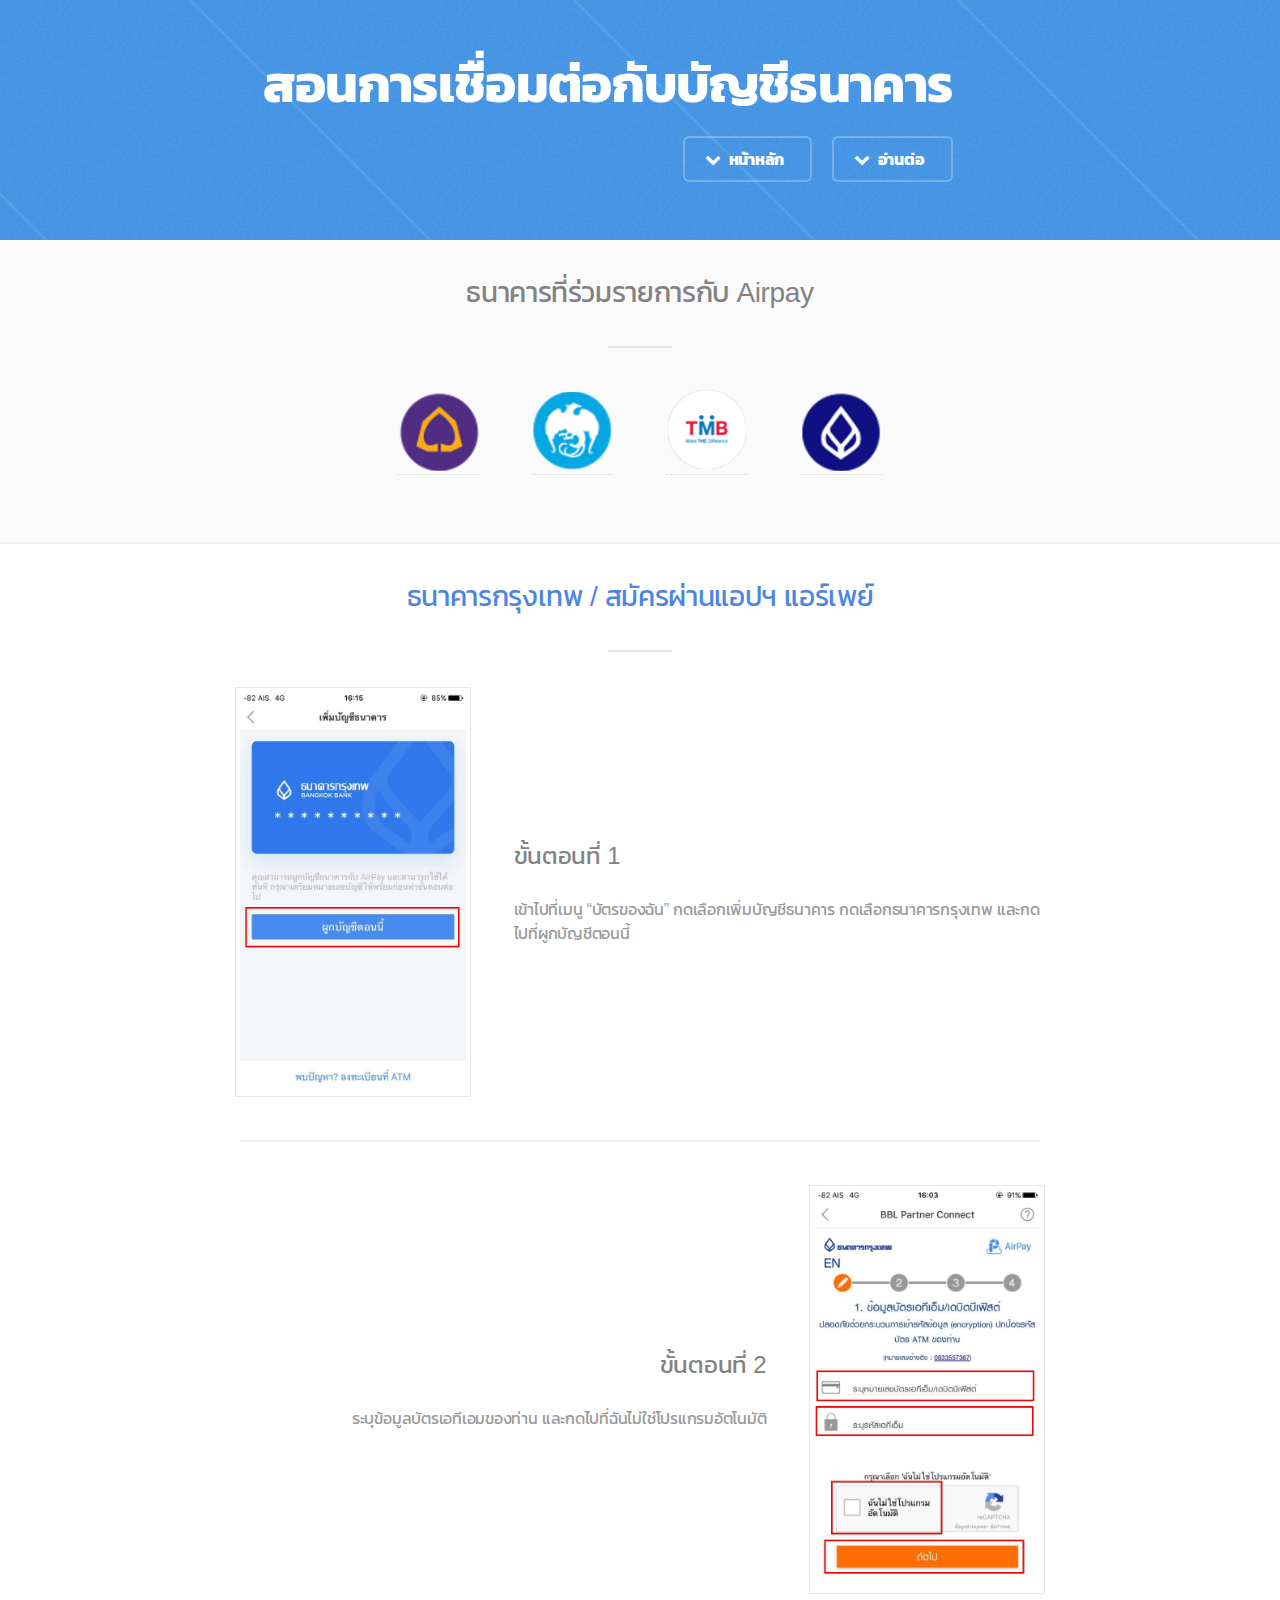
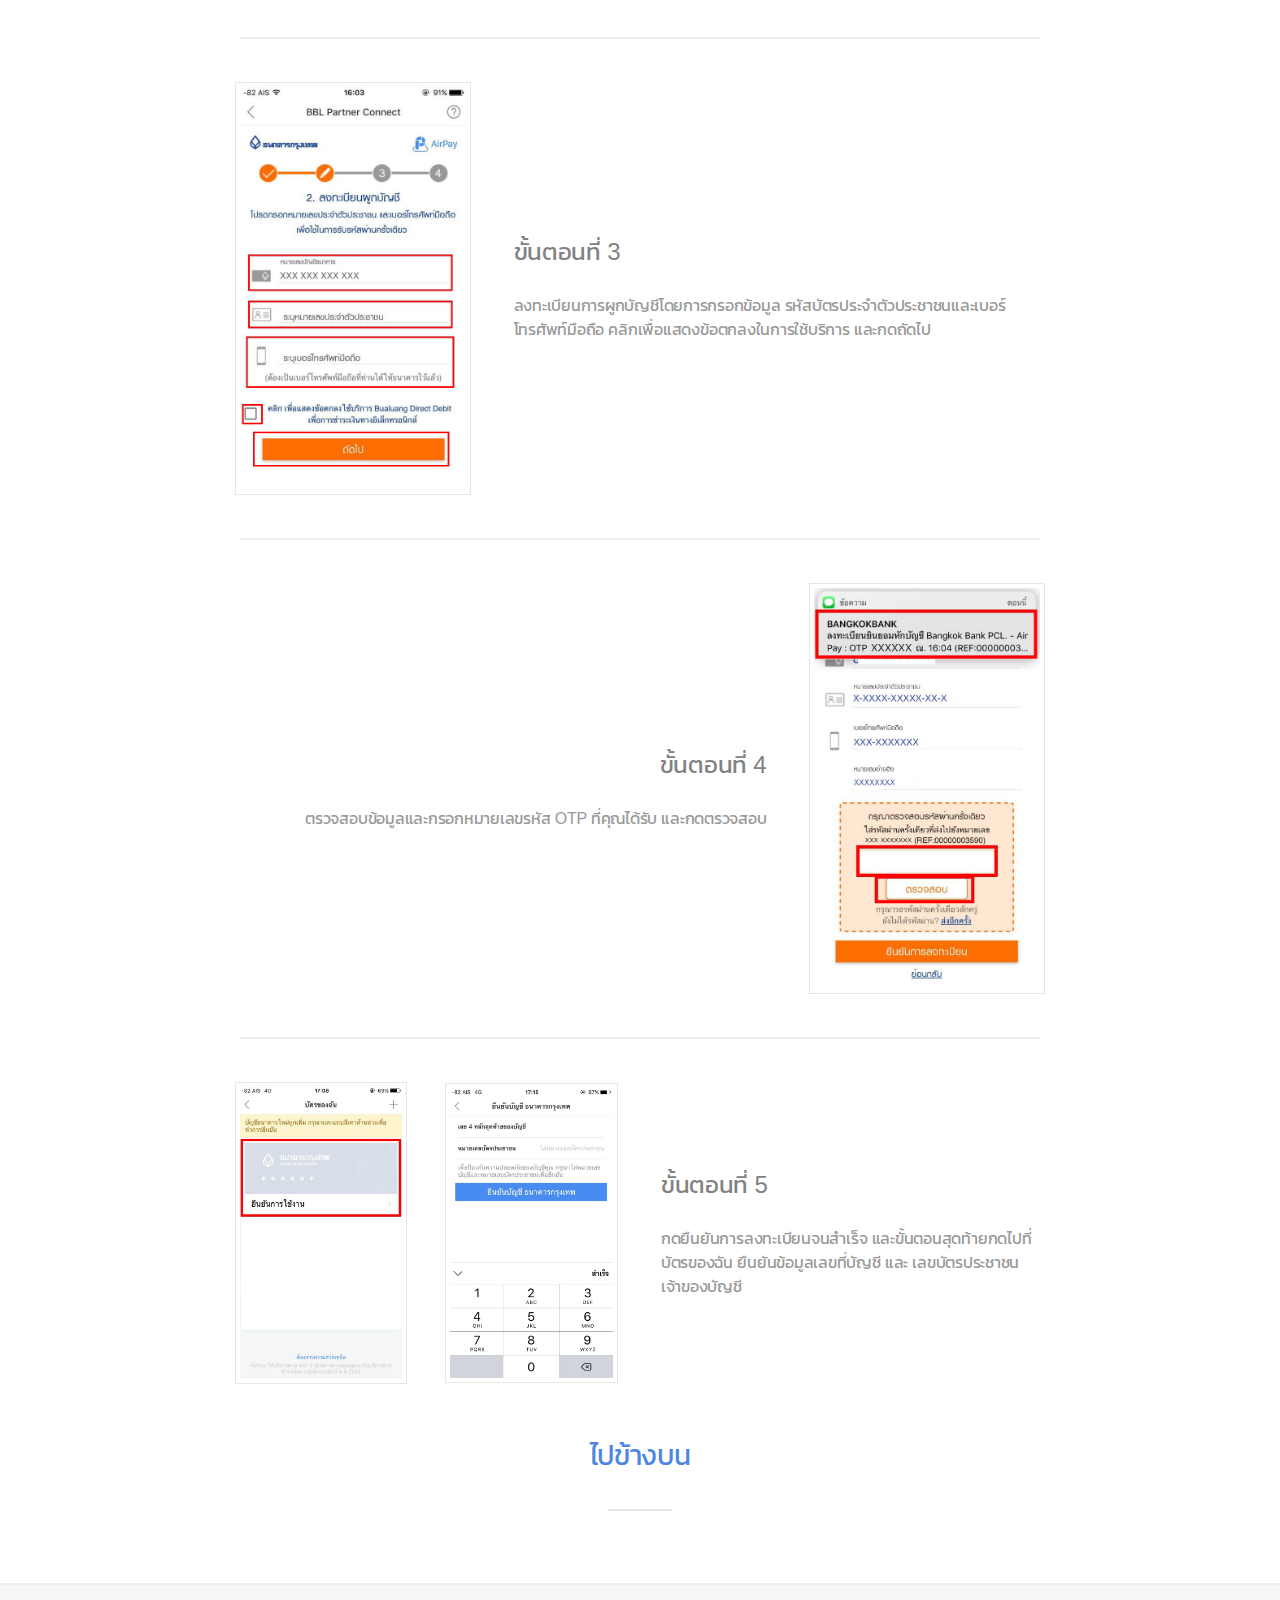
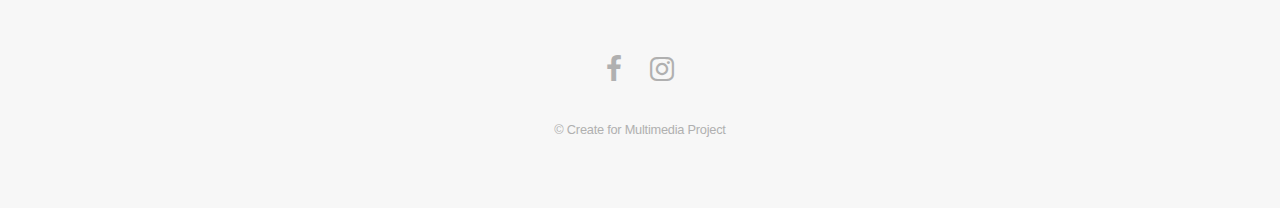
==== bkb.html @ 18077320 "add all regis bank to app" ====
<!DOCTYPE HTML>
<!--
	Fractal by HTML5 UP
	html5up.net | @ajlkn
	Free for personal and commercial use under the CCA 3.0 license (html5up.net/license)
-->
<html>
	<head>
		<title>Airpay Guide</title>
		<meta charset="utf-8" />
		<meta name="viewport" content="width=device-width, initial-scale=1" />
		<!--[if lte IE 8]><script src="assets/js/ie/html5shiv.js"></script><![endif]-->
		<link rel="icon" href="images/logoT.png">
		<link rel="stylesheet" href="assets/css/teach.css" />
		<!--[if lte IE 8]><link rel="stylesheet" href="assets/css/ie8.css" /><![endif]-->
		<!--[if lte IE 9]><link rel="stylesheet" href="assets/css/ie9.css" /><![endif]-->
	</head>
	<body id="top">

		<!-- Header -->
			<header id="header">
				<div class="content">
					<h1><a href="#">สอนการเชื่อมต่อกับบัญชีธนาคาร</a></h1>
					<ul class="actions">
						<li><a href="index.html" class="button icon fa-chevron-down scrolly">หน้าหลัก</a></li>
						<li><a href="#one" class="button icon fa-chevron-down scrolly">อ่านต่อ</a></li>
					</ul>
				</div>
			</header>

		<!-- One -->
			<section id="one" class="wrapper style2 special">
				<header class="major">
					<h2>ธนาคารที่ร่วมรายการกับ Airpay</h2>
				</header>
				<ul class="icons major">
					<li><span class="img"><a href="scb.html" ><img class="img" src="images/SCB.png"></a></span></li>
					<li><span class="img"><a href="ktb.html" ><img class="img" src="images/KTB.png"></a></span></li>
					<li><span class="img"><a href="tmb.html" ><img class="img" src="images/TMB.png"></a></span></li>
					<li><span class="img"><a href="bkb.html" ><img class="img" src="images/BKB.png"></a></span></li>
				</ul>
			</section>
			<section id="two" class="wrapper">
			<header class="major">
					<h2 style="color: #4e85e3">ธนาคารกรุงเทพ / สมัครผ่านแอปฯ แอร์เพย์</h2>
				</header>
				<div class="inner alt">
					<section class="spotlight">
						<div class="image"><img src="images/bkb/01.jpg" alt="" /></div>
						<div class="content">
							<h3>ขั้นตอนที่ 1</h3>
							<p>เข้าไปที่เมนู “บัตรของฉัน” กดเลือกเพิ่มบัญชีธนาคาร กดเลือกธนาคารกรุงเทพ และกดไปที่ผูกบัญชีตอนนี้</p>
						</div>
					</section>
					<section class="spotlight">
						<div class="image"><img src="images/bkb/02.jpg" alt="" /></div>
						<div class="content">
							<h3>ขั้นตอนที่ 2</h3>
							<p>ระบุข้อมูลบัตรเอทีเอมของท่าน และกดไปที่ฉันไม่ใช่โปรแกรมอัตโนมัติ</p>
						</div>
					</section>
					<section class="spotlight">
						<div class="image"><img src="images/bkb/03.jpg" alt="" /></div>
						<div class="content">
							<h3>ขั้นตอนที่ 3</h3>
							<p>ลงทะเบียนการผูกบัญชีโดยการกรอกข้อมูล รหัสบัตรประจำตัวประชาชนและเบอร์โทรศัพท์มือถือ คลิกเพื่อแสดงข้อตกลงในการใช้บริการ และกดถัดไป</p>
						</div>
					</section>
					<section class="spotlight">
						<div class="image"><img src="images/bkb/04.jpg" alt="" /></div>
						<div class="content">
							<h3>ขั้นตอนที่ 4</h3>
							<p>ตรวจสอบข้อมูลและกรอกหมายเลขรหัส OTP ที่คุณได้รับ และกดตรวจสอบ</p>
						</div>
					</section>
					<section class="spotlight">
						<div class="image"><img src="images/bkb/05_1.jpg" alt="" /></div>
						<div class="image"><img src="images/bkb/05_2.jpg" alt="" /></div>
						<div class="content">
							<h3>ขั้นตอนที่ 5</h3>
							<p>กดยืนยันการลงทะเบียนจนสำเร็จ และขั้นตอนสุดท้ายกดไปที่บัตรของฉัน ยืนยันข้อมูลเลขที่บัญชี และ เลขบัตรประชาชนเจ้าของบัญชี</p>
						</div>
					</section>
				</div>
				<header class="major">
					<a href="#one"><h2 style="color: #4e85e3; margin-top: 2em;">ไปข้างบน</h2></a>
				</header>
			</section>


		
			<!-- Footer -->
			<footer id="footer">
				<ul class="icons">
					<li><a href="https://www.facebook.com/TomtanZeRoAGE" class="icon fa-facebook"><span class="label">Facebook</span></a></li>
					<li><a href="https://www.instagram.com/rattanachat_tom/" class="icon fa-instagram"><span class="label">Instagram</span></a></li>
				</ul>
				<p class="copyright">&copy; Create for Multimedia Project</p>
			</footer>


		<!-- Scripts -->
			<script src="assets/js/jquery.min.js"></script>
			<script src="assets/js/jquery.scrolly.min.js"></script>
			<script src="assets/js/skel.min.js"></script>
			<script src="assets/js/util.js"></script>
			<!--[if lte IE 8]><script src="assets/js/ie/respond.min.js"></script><![endif]-->
			<script src="assets/js/main.js"></script>

	</body>
</html>
---- assets/css/teach.css ----
@import url(font-awesome.min.css);
@import url('https://fonts.googleapis.com/css?family=Kanit');

/*
	Fractal by HTML5 UP
	html5up.net | @ajlkn
	Free for personal and commercial use under the CCA 3.0 license (html5up.net/license)
*/

/* Reset */

	html, body, div, span, applet, object, iframe, h1, h2, h3, h4, h5, h6, p, blockquote, pre, a, abbr, acronym, address, big, cite, code, del, dfn, em, img, ins, kbd, q, s, samp, small, strike, strong, sub, sup, tt, var, b, u, i, center, dl, dt, dd, ol, ul, li, fieldset, form, label, legend, table, caption, tbody, tfoot, thead, tr, th, td, article, aside, canvas, details, embed, figure, figcaption, footer, header, hgroup, menu, nav, output, ruby, section, summary, time, mark, audio, video {
		margin: 0;
		padding: 0;
		border: 0;
		font-size: 100%;
		font: inherit;
		vertical-align: baseline;
	}

	article, aside, details, figcaption, figure, footer, header, hgroup, menu, nav, section {
		display: block;
	}

	body {
		line-height: 1;
	}

	ol, ul {
		list-style: none;
	}

	blockquote, q {
		quotes: none;
	}

	blockquote:before, blockquote:after, q:before, q:after {
		content: '';
		content: none;
	}

	table {
		border-collapse: collapse;
		border-spacing: 0;
	}

	body {
		-webkit-text-size-adjust: none;
	}

/* Box Model */

	*, *:before, *:after {
		-moz-box-sizing: border-box;
		-webkit-box-sizing: border-box;
		box-sizing: border-box;

	}

/* Grid */

	.img{
		width: 90%;
		transition: 0.3s all;
	}

	.img:hover{
		width: 100%;
		transition: 0.3s all;
	}
	.row {
		border-bottom: solid 1px transparent;
		-moz-box-sizing: border-box;
		-webkit-box-sizing: border-box;
		box-sizing: border-box;
	}

	.row > * {
		float: left;
		-moz-box-sizing: border-box;
		-webkit-box-sizing: border-box;
		box-sizing: border-box;
	}

	.row:after, .row:before {
		content: '';
		display: block;
		clear: both;
		height: 0;
	}

	.row.uniform > * > :first-child {
		margin-top: 0;
	}

	.row.uniform > * > :last-child {
		margin-bottom: 0;
	}

	.row.\30 \25 > * {
		padding: 0 0 0 0em;
	}

	.row.\30 \25 {
		margin: 0 0 -1px 0em;
	}

	.row.uniform.\30 \25 > * {
		padding: 0em 0 0 0em;
	}

	.row.uniform.\30 \25 {
		margin: 0em 0 -1px 0em;
	}

	.row > * {
		padding: 0 0 0 1.5em;
	}

	.row {
		margin: 0 0 -1px -1.5em;
	}

	.row.uniform > * {
		padding: 1.5em 0 0 1.5em;
	}

	.row.uniform {
		margin: -1.5em 0 -1px -1.5em;
	}

	.row.\32 00\25 > * {
		padding: 0 0 0 3em;
	}

	.row.\32 00\25 {
		margin: 0 0 -1px -3em;
	}

	.row.uniform.\32 00\25 > * {
		padding: 3em 0 0 3em;
	}

	.row.uniform.\32 00\25 {
		margin: -3em 0 -1px -3em;
	}

	.row.\31 50\25 > * {
		padding: 0 0 0 2.25em;
	}

	.row.\31 50\25 {
		margin: 0 0 -1px -2.25em;
	}

	.row.uniform.\31 50\25 > * {
		padding: 2.25em 0 0 2.25em;
	}

	.row.uniform.\31 50\25 {
		margin: -2.25em 0 -1px -2.25em;
	}

	.row.\35 0\25 > * {
		padding: 0 0 0 0.75em;
	}

	.row.\35 0\25 {
		margin: 0 0 -1px -0.75em;
	}

	.row.uniform.\35 0\25 > * {
		padding: 0.75em 0 0 0.75em;
	}

	.row.uniform.\35 0\25 {
		margin: -0.75em 0 -1px -0.75em;
	}

	.row.\32 5\25 > * {
		padding: 0 0 0 0.375em;
	}

	.row.\32 5\25 {
		margin: 0 0 -1px -0.375em;
	}

	.row.uniform.\32 5\25 > * {
		padding: 0.375em 0 0 0.375em;
	}

	.row.uniform.\32 5\25 {
		margin: -0.375em 0 -1px -0.375em;
	}

	.\31 2u, .\31 2u\24 {
		width: 100%;
		clear: none;
		margin-left: 0;
	}

	.\31 1u, .\31 1u\24 {
		width: 91.6666666667%;
		clear: none;
		margin-left: 0;
	}

	.\31 0u, .\31 0u\24 {
		width: 83.3333333333%;
		clear: none;
		margin-left: 0;
	}

	.\39 u, .\39 u\24 {
		width: 75%;
		clear: none;
		margin-left: 0;
	}

	.\38 u, .\38 u\24 {
		width: 66.6666666667%;
		clear: none;
		margin-left: 0;
	}

	.\37 u, .\37 u\24 {
		width: 58.3333333333%;
		clear: none;
		margin-left: 0;
	}

	.\36 u, .\36 u\24 {
		width: 50%;
		clear: none;
		margin-left: 0;
	}

	.\35 u, .\35 u\24 {
		width: 41.6666666667%;
		clear: none;
		margin-left: 0;
	}

	.\34 u, .\34 u\24 {
		width: 33.3333333333%;
		clear: none;
		margin-left: 0;
	}

	.\33 u, .\33 u\24 {
		width: 25%;
		clear: none;
		margin-left: 0;
	}

	.\32 u, .\32 u\24 {
		width: 16.6666666667%;
		clear: none;
		margin-left: 0;
	}

	.\31 u, .\31 u\24 {
		width: 8.3333333333%;
		clear: none;
		margin-left: 0;
	}

	.\31 2u\24 + *,
	.\31 1u\24 + *,
	.\31 0u\24 + *,
	.\39 u\24 + *,
	.\38 u\24 + *,
	.\37 u\24 + *,
	.\36 u\24 + *,
	.\35 u\24 + *,
	.\34 u\24 + *,
	.\33 u\24 + *,
	.\32 u\24 + *,
	.\31 u\24 + * {
		clear: left;
	}

	.\-11u {
		margin-left: 91.66667%;
	}

	.\-10u {
		margin-left: 83.33333%;
	}

	.\-9u {
		margin-left: 75%;
	}

	.\-8u {
		margin-left: 66.66667%;
	}

	.\-7u {
		margin-left: 58.33333%;
	}

	.\-6u {
		margin-left: 50%;
	}

	.\-5u {
		margin-left: 41.66667%;
	}

	.\-4u {
		margin-left: 33.33333%;
	}

	.\-3u {
		margin-left: 25%;
	}

	.\-2u {
		margin-left: 16.66667%;
	}

	.\-1u {
		margin-left: 8.33333%;
	}

	@media screen and (max-width: 1680px) {

		.row > * {
			padding: 0 0 0 1.5em;
		}

		.row {
			margin: 0 0 -1px -1.5em;
		}

		.row.uniform > * {
			padding: 1.5em 0 0 1.5em;
		}

		.row.uniform {
			margin: -1.5em 0 -1px -1.5em;
		}

		.row.\32 00\25 > * {
			padding: 0 0 0 3em;
		}

		.row.\32 00\25 {
			margin: 0 0 -1px -3em;
		}

		.row.uniform.\32 00\25 > * {
			padding: 3em 0 0 3em;
		}

		.row.uniform.\32 00\25 {
			margin: -3em 0 -1px -3em;
		}

		.row.\31 50\25 > * {
			padding: 0 0 0 2.25em;
		}

		.row.\31 50\25 {
			margin: 0 0 -1px -2.25em;
		}

		.row.uniform.\31 50\25 > * {
			padding: 2.25em 0 0 2.25em;
		}

		.row.uniform.\31 50\25 {
			margin: -2.25em 0 -1px -2.25em;
		}

		.row.\35 0\25 > * {
			padding: 0 0 0 0.75em;
		}

		.row.\35 0\25 {
			margin: 0 0 -1px -0.75em;
		}

		.row.uniform.\35 0\25 > * {
			padding: 0.75em 0 0 0.75em;
		}

		.row.uniform.\35 0\25 {
			margin: -0.75em 0 -1px -0.75em;
		}

		.row.\32 5\25 > * {
			padding: 0 0 0 0.375em;
		}

		.row.\32 5\25 {
			margin: 0 0 -1px -0.375em;
		}

		.row.uniform.\32 5\25 > * {
			padding: 0.375em 0 0 0.375em;
		}

		.row.uniform.\32 5\25 {
			margin: -0.375em 0 -1px -0.375em;
		}

		.\31 2u\28xlarge\29, .\31 2u\24\28xlarge\29 {
			width: 100%;
			clear: none;
			margin-left: 0;
		}

		.\31 1u\28xlarge\29, .\31 1u\24\28xlarge\29 {
			width: 91.6666666667%;
			clear: none;
			margin-left: 0;
		}

		.\31 0u\28xlarge\29, .\31 0u\24\28xlarge\29 {
			width: 83.3333333333%;
			clear: none;
			margin-left: 0;
		}

		.\39 u\28xlarge\29, .\39 u\24\28xlarge\29 {
			width: 75%;
			clear: none;
			margin-left: 0;
		}

		.\38 u\28xlarge\29, .\38 u\24\28xlarge\29 {
			width: 66.6666666667%;
			clear: none;
			margin-left: 0;
		}

		.\37 u\28xlarge\29, .\37 u\24\28xlarge\29 {
			width: 58.3333333333%;
			clear: none;
			margin-left: 0;
		}

		.\36 u\28xlarge\29, .\36 u\24\28xlarge\29 {
			width: 50%;
			clear: none;
			margin-left: 0;
		}

		.\35 u\28xlarge\29, .\35 u\24\28xlarge\29 {
			width: 41.6666666667%;
			clear: none;
			margin-left: 0;
		}

		.\34 u\28xlarge\29, .\34 u\24\28xlarge\29 {
			width: 33.3333333333%;
			clear: none;
			margin-left: 0;
		}

		.\33 u\28xlarge\29, .\33 u\24\28xlarge\29 {
			width: 25%;
			clear: none;
			margin-left: 0;
		}

		.\32 u\28xlarge\29, .\32 u\24\28xlarge\29 {
			width: 16.6666666667%;
			clear: none;
			margin-left: 0;
		}

		.\31 u\28xlarge\29, .\31 u\24\28xlarge\29 {
			width: 8.3333333333%;
			clear: none;
			margin-left: 0;
		}

		.\31 2u\24\28xlarge\29 + *,
		.\31 1u\24\28xlarge\29 + *,
		.\31 0u\24\28xlarge\29 + *,
		.\39 u\24\28xlarge\29 + *,
		.\38 u\24\28xlarge\29 + *,
		.\37 u\24\28xlarge\29 + *,
		.\36 u\24\28xlarge\29 + *,
		.\35 u\24\28xlarge\29 + *,
		.\34 u\24\28xlarge\29 + *,
		.\33 u\24\28xlarge\29 + *,
		.\32 u\24\28xlarge\29 + *,
		.\31 u\24\28xlarge\29 + * {
			clear: left;
		}

		.\-11u\28xlarge\29 {
			margin-left: 91.66667%;
		}

		.\-10u\28xlarge\29 {
			margin-left: 83.33333%;
		}

		.\-9u\28xlarge\29 {
			margin-left: 75%;
		}

		.\-8u\28xlarge\29 {
			margin-left: 66.66667%;
		}

		.\-7u\28xlarge\29 {
			margin-left: 58.33333%;
		}

		.\-6u\28xlarge\29 {
			margin-left: 50%;
		}

		.\-5u\28xlarge\29 {
			margin-left: 41.66667%;
		}

		.\-4u\28xlarge\29 {
			margin-left: 33.33333%;
		}

		.\-3u\28xlarge\29 {
			margin-left: 25%;
		}

		.\-2u\28xlarge\29 {
			margin-left: 16.66667%;
		}

		.\-1u\28xlarge\29 {
			margin-left: 8.33333%;
		}

	}

	@media screen and (max-width: 1280px) {

		.row > * {
			padding: 0 0 0 1.5em;
		}

		.row {
			margin: 0 0 -1px -1.5em;
		}

		.row.uniform > * {
			padding: 1.5em 0 0 1.5em;
		}

		.row.uniform {
			margin: -1.5em 0 -1px -1.5em;
		}

		.row.\32 00\25 > * {
			padding: 0 0 0 3em;
		}

		.row.\32 00\25 {
			margin: 0 0 -1px -3em;
		}

		.row.uniform.\32 00\25 > * {
			padding: 3em 0 0 3em;
		}

		.row.uniform.\32 00\25 {
			margin: -3em 0 -1px -3em;
		}

		.row.\31 50\25 > * {
			padding: 0 0 0 2.25em;
		}

		.row.\31 50\25 {
			margin: 0 0 -1px -2.25em;
		}

		.row.uniform.\31 50\25 > * {
			padding: 2.25em 0 0 2.25em;
		}

		.row.uniform.\31 50\25 {
			margin: -2.25em 0 -1px -2.25em;
		}

		.row.\35 0\25 > * {
			padding: 0 0 0 0.75em;
		}

		.row.\35 0\25 {
			margin: 0 0 -1px -0.75em;
		}

		.row.uniform.\35 0\25 > * {
			padding: 0.75em 0 0 0.75em;
		}

		.row.uniform.\35 0\25 {
			margin: -0.75em 0 -1px -0.75em;
		}

		.row.\32 5\25 > * {
			padding: 0 0 0 0.375em;
		}

		.row.\32 5\25 {
			margin: 0 0 -1px -0.375em;
		}

		.row.uniform.\32 5\25 > * {
			padding: 0.375em 0 0 0.375em;
		}

		.row.uniform.\32 5\25 {
			margin: -0.375em 0 -1px -0.375em;
		}

		.\31 2u\28large\29, .\31 2u\24\28large\29 {
			width: 100%;
			clear: none;
			margin-left: 0;
		}

		.\31 1u\28large\29, .\31 1u\24\28large\29 {
			width: 91.6666666667%;
			clear: none;
			margin-left: 0;
		}

		.\31 0u\28large\29, .\31 0u\24\28large\29 {
			width: 83.3333333333%;
			clear: none;
			margin-left: 0;
		}

		.\39 u\28large\29, .\39 u\24\28large\29 {
			width: 75%;
			clear: none;
			margin-left: 0;
		}

		.\38 u\28large\29, .\38 u\24\28large\29 {
			width: 66.6666666667%;
			clear: none;
			margin-left: 0;
		}

		.\37 u\28large\29, .\37 u\24\28large\29 {
			width: 58.3333333333%;
			clear: none;
			margin-left: 0;
		}

		.\36 u\28large\29, .\36 u\24\28large\29 {
			width: 50%;
			clear: none;
			margin-left: 0;
		}

		.\35 u\28large\29, .\35 u\24\28large\29 {
			width: 41.6666666667%;
			clear: none;
			margin-left: 0;
		}

		.\34 u\28large\29, .\34 u\24\28large\29 {
			width: 33.3333333333%;
			clear: none;
			margin-left: 0;
		}

		.\33 u\28large\29, .\33 u\24\28large\29 {
			width: 25%;
			clear: none;
			margin-left: 0;
		}

		.\32 u\28large\29, .\32 u\24\28large\29 {
			width: 16.6666666667%;
			clear: none;
			margin-left: 0;
		}

		.\31 u\28large\29, .\31 u\24\28large\29 {
			width: 8.3333333333%;
			clear: none;
			margin-left: 0;
		}

		.\31 2u\24\28large\29 + *,
		.\31 1u\24\28large\29 + *,
		.\31 0u\24\28large\29 + *,
		.\39 u\24\28large\29 + *,
		.\38 u\24\28large\29 + *,
		.\37 u\24\28large\29 + *,
		.\36 u\24\28large\29 + *,
		.\35 u\24\28large\29 + *,
		.\34 u\24\28large\29 + *,
		.\33 u\24\28large\29 + *,
		.\32 u\24\28large\29 + *,
		.\31 u\24\28large\29 + * {
			clear: left;
		}

		.\-11u\28large\29 {
			margin-left: 91.66667%;
		}

		.\-10u\28large\29 {
			margin-left: 83.33333%;
		}

		.\-9u\28large\29 {
			margin-left: 75%;
		}

		.\-8u\28large\29 {
			margin-left: 66.66667%;
		}

		.\-7u\28large\29 {
			margin-left: 58.33333%;
		}

		.\-6u\28large\29 {
			margin-left: 50%;
		}

		.\-5u\28large\29 {
			margin-left: 41.66667%;
		}

		.\-4u\28large\29 {
			margin-left: 33.33333%;
		}

		.\-3u\28large\29 {
			margin-left: 25%;
		}

		.\-2u\28large\29 {
			margin-left: 16.66667%;
		}

		.\-1u\28large\29 {
			margin-left: 8.33333%;
		}

	}

	@media screen and (max-width: 980px) {

		.row > * {
			padding: 0 0 0 1.5em;
		}

		.row {
			margin: 0 0 -1px -1.5em;
		}

		.row.uniform > * {
			padding: 1.5em 0 0 1.5em;
		}

		.row.uniform {
			margin: -1.5em 0 -1px -1.5em;
		}

		.row.\32 00\25 > * {
			padding: 0 0 0 3em;
		}

		.row.\32 00\25 {
			margin: 0 0 -1px -3em;
		}

		.row.uniform.\32 00\25 > * {
			padding: 3em 0 0 3em;
		}

		.row.uniform.\32 00\25 {
			margin: -3em 0 -1px -3em;
		}

		.row.\31 50\25 > * {
			padding: 0 0 0 2.25em;
		}

		.row.\31 50\25 {
			margin: 0 0 -1px -2.25em;
		}

		.row.uniform.\31 50\25 > * {
			padding: 2.25em 0 0 2.25em;
		}

		.row.uniform.\31 50\25 {
			margin: -2.25em 0 -1px -2.25em;
		}

		.row.\35 0\25 > * {
			padding: 0 0 0 0.75em;
		}

		.row.\35 0\25 {
			margin: 0 0 -1px -0.75em;
		}

		.row.uniform.\35 0\25 > * {
			padding: 0.75em 0 0 0.75em;
		}

		.row.uniform.\35 0\25 {
			margin: -0.75em 0 -1px -0.75em;
		}

		.row.\32 5\25 > * {
			padding: 0 0 0 0.375em;
		}

		.row.\32 5\25 {
			margin: 0 0 -1px -0.375em;
		}

		.row.uniform.\32 5\25 > * {
			padding: 0.375em 0 0 0.375em;
		}

		.row.uniform.\32 5\25 {
			margin: -0.375em 0 -1px -0.375em;
		}

		.\31 2u\28medium\29, .\31 2u\24\28medium\29 {
			width: 100%;
			clear: none;
			margin-left: 0;
		}

		.\31 1u\28medium\29, .\31 1u\24\28medium\29 {
			width: 91.6666666667%;
			clear: none;
			margin-left: 0;
		}

		.\31 0u\28medium\29, .\31 0u\24\28medium\29 {
			width: 83.3333333333%;
			clear: none;
			margin-left: 0;
		}

		.\39 u\28medium\29, .\39 u\24\28medium\29 {
			width: 75%;
			clear: none;
			margin-left: 0;
		}

		.\38 u\28medium\29, .\38 u\24\28medium\29 {
			width: 66.6666666667%;
			clear: none;
			margin-left: 0;
		}

		.\37 u\28medium\29, .\37 u\24\28medium\29 {
			width: 58.3333333333%;
			clear: none;
			margin-left: 0;
		}

		.\36 u\28medium\29, .\36 u\24\28medium\29 {
			width: 50%;
			clear: none;
			margin-left: 0;
		}

		.\35 u\28medium\29, .\35 u\24\28medium\29 {
			width: 41.6666666667%;
			clear: none;
			margin-left: 0;
		}

		.\34 u\28medium\29, .\34 u\24\28medium\29 {
			width: 33.3333333333%;
			clear: none;
			margin-left: 0;
		}

		.\33 u\28medium\29, .\33 u\24\28medium\29 {
			width: 25%;
			clear: none;
			margin-left: 0;
		}

		.\32 u\28medium\29, .\32 u\24\28medium\29 {
			width: 16.6666666667%;
			clear: none;
			margin-left: 0;
		}

		.\31 u\28medium\29, .\31 u\24\28medium\29 {
			width: 8.3333333333%;
			clear: none;
			margin-left: 0;
		}

		.\31 2u\24\28medium\29 + *,
		.\31 1u\24\28medium\29 + *,
		.\31 0u\24\28medium\29 + *,
		.\39 u\24\28medium\29 + *,
		.\38 u\24\28medium\29 + *,
		.\37 u\24\28medium\29 + *,
		.\36 u\24\28medium\29 + *,
		.\35 u\24\28medium\29 + *,
		.\34 u\24\28medium\29 + *,
		.\33 u\24\28medium\29 + *,
		.\32 u\24\28medium\29 + *,
		.\31 u\24\28medium\29 + * {
			clear: left;
		}

		.\-11u\28medium\29 {
			margin-left: 91.66667%;
		}

		.\-10u\28medium\29 {
			margin-left: 83.33333%;
		}

		.\-9u\28medium\29 {
			margin-left: 75%;
		}

		.\-8u\28medium\29 {
			margin-left: 66.66667%;
		}

		.\-7u\28medium\29 {
			margin-left: 58.33333%;
		}

		.\-6u\28medium\29 {
			margin-left: 50%;
		}

		.\-5u\28medium\29 {
			margin-left: 41.66667%;
		}

		.\-4u\28medium\29 {
			margin-left: 33.33333%;
		}

		.\-3u\28medium\29 {
			margin-left: 25%;
		}

		.\-2u\28medium\29 {
			margin-left: 16.66667%;
		}

		.\-1u\28medium\29 {
			margin-left: 8.33333%;
		}

	}

	@media screen and (max-width: 736px) {

		.row > * {
			padding: 0 0 0 1.5em;
		}

		.row {
			margin: 0 0 -1px -1.5em;
		}

		.row.uniform > * {
			padding: 1.5em 0 0 1.5em;
		}

		.row.uniform {
			margin: -1.5em 0 -1px -1.5em;
		}

		.row.\32 00\25 > * {
			padding: 0 0 0 3em;
		}

		.row.\32 00\25 {
			margin: 0 0 -1px -3em;
		}

		.row.uniform.\32 00\25 > * {
			padding: 3em 0 0 3em;
		}

		.row.uniform.\32 00\25 {
			margin: -3em 0 -1px -3em;
		}

		.row.\31 50\25 > * {
			padding: 0 0 0 2.25em;
		}

		.row.\31 50\25 {
			margin: 0 0 -1px -2.25em;
		}

		.row.uniform.\31 50\25 > * {
			padding: 2.25em 0 0 2.25em;
		}

		.row.uniform.\31 50\25 {
			margin: -2.25em 0 -1px -2.25em;
		}

		.row.\35 0\25 > * {
			padding: 0 0 0 0.75em;
		}

		.row.\35 0\25 {
			margin: 0 0 -1px -0.75em;
		}

		.row.uniform.\35 0\25 > * {
			padding: 0.75em 0 0 0.75em;
		}

		.row.uniform.\35 0\25 {
			margin: -0.75em 0 -1px -0.75em;
		}

		.row.\32 5\25 > * {
			padding: 0 0 0 0.375em;
		}

		.row.\32 5\25 {
			margin: 0 0 -1px -0.375em;
		}

		.row.uniform.\32 5\25 > * {
			padding: 0.375em 0 0 0.375em;
		}

		.row.uniform.\32 5\25 {
			margin: -0.375em 0 -1px -0.375em;
		}

		.\31 2u\28small\29, .\31 2u\24\28small\29 {
			width: 100%;
			clear: none;
			margin-left: 0;
		}

		.\31 1u\28small\29, .\31 1u\24\28small\29 {
			width: 91.6666666667%;
			clear: none;
			margin-left: 0;
		}

		.\31 0u\28small\29, .\31 0u\24\28small\29 {
			width: 83.3333333333%;
			clear: none;
			margin-left: 0;
		}

		.\39 u\28small\29, .\39 u\24\28small\29 {
			width: 75%;
			clear: none;
			margin-left: 0;
		}

		.\38 u\28small\29, .\38 u\24\28small\29 {
			width: 66.6666666667%;
			clear: none;
			margin-left: 0;
		}

		.\37 u\28small\29, .\37 u\24\28small\29 {
			width: 58.3333333333%;
			clear: none;
			margin-left: 0;
		}

		.\36 u\28small\29, .\36 u\24\28small\29 {
			width: 50%;
			clear: none;
			margin-left: 0;
		}

		.\35 u\28small\29, .\35 u\24\28small\29 {
			width: 41.6666666667%;
			clear: none;
			margin-left: 0;
		}

		.\34 u\28small\29, .\34 u\24\28small\29 {
			width: 33.3333333333%;
			clear: none;
			margin-left: 0;
		}

		.\33 u\28small\29, .\33 u\24\28small\29 {
			width: 25%;
			clear: none;
			margin-left: 0;
		}

		.\32 u\28small\29, .\32 u\24\28small\29 {
			width: 16.6666666667%;
			clear: none;
			margin-left: 0;
		}

		.\31 u\28small\29, .\31 u\24\28small\29 {
			width: 8.3333333333%;
			clear: none;
			margin-left: 0;
		}

		.\31 2u\24\28small\29 + *,
		.\31 1u\24\28small\29 + *,
		.\31 0u\24\28small\29 + *,
		.\39 u\24\28small\29 + *,
		.\38 u\24\28small\29 + *,
		.\37 u\24\28small\29 + *,
		.\36 u\24\28small\29 + *,
		.\35 u\24\28small\29 + *,
		.\34 u\24\28small\29 + *,
		.\33 u\24\28small\29 + *,
		.\32 u\24\28small\29 + *,
		.\31 u\24\28small\29 + * {
			clear: left;
		}

		.\-11u\28small\29 {
			margin-left: 91.66667%;
		}

		.\-10u\28small\29 {
			margin-left: 83.33333%;
		}

		.\-9u\28small\29 {
			margin-left: 75%;
		}

		.\-8u\28small\29 {
			margin-left: 66.66667%;
		}

		.\-7u\28small\29 {
			margin-left: 58.33333%;
		}

		.\-6u\28small\29 {
			margin-left: 50%;
		}

		.\-5u\28small\29 {
			margin-left: 41.66667%;
		}

		.\-4u\28small\29 {
			margin-left: 33.33333%;
		}

		.\-3u\28small\29 {
			margin-left: 25%;
		}

		.\-2u\28small\29 {
			margin-left: 16.66667%;
		}

		.\-1u\28small\29 {
			margin-left: 8.33333%;
		}

	}

	@media screen and (max-width: 480px) {

		.row > * {
			padding: 0 0 0 1.5em;
		}

		.row {
			margin: 0 0 -1px -1.5em;
		}

		.row.uniform > * {
			padding: 1.5em 0 0 1.5em;
		}

		.row.uniform {
			margin: -1.5em 0 -1px -1.5em;
		}

		.row.\32 00\25 > * {
			padding: 0 0 0 3em;
		}

		.row.\32 00\25 {
			margin: 0 0 -1px -3em;
		}

		.row.uniform.\32 00\25 > * {
			padding: 3em 0 0 3em;
		}

		.row.uniform.\32 00\25 {
			margin: -3em 0 -1px -3em;
		}

		.row.\31 50\25 > * {
			padding: 0 0 0 2.25em;
		}

		.row.\31 50\25 {
			margin: 0 0 -1px -2.25em;
		}

		.row.uniform.\31 50\25 > * {
			padding: 2.25em 0 0 2.25em;
		}

		.row.uniform.\31 50\25 {
			margin: -2.25em 0 -1px -2.25em;
		}

		.row.\35 0\25 > * {
			padding: 0 0 0 0.75em;
		}

		.row.\35 0\25 {
			margin: 0 0 -1px -0.75em;
		}

		.row.uniform.\35 0\25 > * {
			padding: 0.75em 0 0 0.75em;
		}

		.row.uniform.\35 0\25 {
			margin: -0.75em 0 -1px -0.75em;
		}

		.row.\32 5\25 > * {
			padding: 0 0 0 0.375em;
		}

		.row.\32 5\25 {
			margin: 0 0 -1px -0.375em;
		}

		.row.uniform.\32 5\25 > * {
			padding: 0.375em 0 0 0.375em;
		}

		.row.uniform.\32 5\25 {
			margin: -0.375em 0 -1px -0.375em;
		}

		.\31 2u\28xsmall\29, .\31 2u\24\28xsmall\29 {
			width: 100%;
			clear: none;
			margin-left: 0;
		}

		.\31 1u\28xsmall\29, .\31 1u\24\28xsmall\29 {
			width: 91.6666666667%;
			clear: none;
			margin-left: 0;
		}

		.\31 0u\28xsmall\29, .\31 0u\24\28xsmall\29 {
			width: 83.3333333333%;
			clear: none;
			margin-left: 0;
		}

		.\39 u\28xsmall\29, .\39 u\24\28xsmall\29 {
			width: 75%;
			clear: none;
			margin-left: 0;
		}

		.\38 u\28xsmall\29, .\38 u\24\28xsmall\29 {
			width: 66.6666666667%;
			clear: none;
			margin-left: 0;
		}

		.\37 u\28xsmall\29, .\37 u\24\28xsmall\29 {
			width: 58.3333333333%;
			clear: none;
			margin-left: 0;
		}

		.\36 u\28xsmall\29, .\36 u\24\28xsmall\29 {
			width: 50%;
			clear: none;
			margin-left: 0;
		}

		.\35 u\28xsmall\29, .\35 u\24\28xsmall\29 {
			width: 41.6666666667%;
			clear: none;
			margin-left: 0;
		}

		.\34 u\28xsmall\29, .\34 u\24\28xsmall\29 {
			width: 33.3333333333%;
			clear: none;
			margin-left: 0;
		}

		.\33 u\28xsmall\29, .\33 u\24\28xsmall\29 {
			width: 25%;
			clear: none;
			margin-left: 0;
		}

		.\32 u\28xsmall\29, .\32 u\24\28xsmall\29 {
			width: 16.6666666667%;
			clear: none;
			margin-left: 0;
		}

		.\31 u\28xsmall\29, .\31 u\24\28xsmall\29 {
			width: 8.3333333333%;
			clear: none;
			margin-left: 0;
		}

		.\31 2u\24\28xsmall\29 + *,
		.\31 1u\24\28xsmall\29 + *,
		.\31 0u\24\28xsmall\29 + *,
		.\39 u\24\28xsmall\29 + *,
		.\38 u\24\28xsmall\29 + *,
		.\37 u\24\28xsmall\29 + *,
		.\36 u\24\28xsmall\29 + *,
		.\35 u\24\28xsmall\29 + *,
		.\34 u\24\28xsmall\29 + *,
		.\33 u\24\28xsmall\29 + *,
		.\32 u\24\28xsmall\29 + *,
		.\31 u\24\28xsmall\29 + * {
			clear: left;
		}

		.\-11u\28xsmall\29 {
			margin-left: 91.66667%;
		}

		.\-10u\28xsmall\29 {
			margin-left: 83.33333%;
		}

		.\-9u\28xsmall\29 {
			margin-left: 75%;
		}

		.\-8u\28xsmall\29 {
			margin-left: 66.66667%;
		}

		.\-7u\28xsmall\29 {
			margin-left: 58.33333%;
		}

		.\-6u\28xsmall\29 {
			margin-left: 50%;
		}

		.\-5u\28xsmall\29 {
			margin-left: 41.66667%;
		}

		.\-4u\28xsmall\29 {
			margin-left: 33.33333%;
		}

		.\-3u\28xsmall\29 {
			margin-left: 25%;
		}

		.\-2u\28xsmall\29 {
			margin-left: 16.66667%;
		}

		.\-1u\28xsmall\29 {
			margin-left: 8.33333%;
		}

	}

	@media screen and (max-width: 360px) {

		.row > * {
			padding: 0 0 0 1.5em;
		}

		.row {
			margin: 0 0 -1px -1.5em;
		}

		.row.uniform > * {
			padding: 1.5em 0 0 1.5em;
		}

		.row.uniform {
			margin: -1.5em 0 -1px -1.5em;
		}

		.row.\32 00\25 > * {
			padding: 0 0 0 3em;
		}

		.row.\32 00\25 {
			margin: 0 0 -1px -3em;
		}

		.row.uniform.\32 00\25 > * {
			padding: 3em 0 0 3em;
		}

		.row.uniform.\32 00\25 {
			margin: -3em 0 -1px -3em;
		}

		.row.\31 50\25 > * {
			padding: 0 0 0 2.25em;
		}

		.row.\31 50\25 {
			margin: 0 0 -1px -2.25em;
		}

		.row.uniform.\31 50\25 > * {
			padding: 2.25em 0 0 2.25em;
		}

		.row.uniform.\31 50\25 {
			margin: -2.25em 0 -1px -2.25em;
		}

		.row.\35 0\25 > * {
			padding: 0 0 0 0.75em;
		}

		.row.\35 0\25 {
			margin: 0 0 -1px -0.75em;
		}

		.row.uniform.\35 0\25 > * {
			padding: 0.75em 0 0 0.75em;
		}

		.row.uniform.\35 0\25 {
			margin: -0.75em 0 -1px -0.75em;
		}

		.row.\32 5\25 > * {
			padding: 0 0 0 0.375em;
		}

		.row.\32 5\25 {
			margin: 0 0 -1px -0.375em;
		}

		.row.uniform.\32 5\25 > * {
			padding: 0.375em 0 0 0.375em;
		}

		.row.uniform.\32 5\25 {
			margin: -0.375em 0 -1px -0.375em;
		}

		.\31 2u\28xxsmall\29, .\31 2u\24\28xxsmall\29 {
			width: 100%;
			clear: none;
			margin-left: 0;
		}

		.\31 1u\28xxsmall\29, .\31 1u\24\28xxsmall\29 {
			width: 91.6666666667%;
			clear: none;
			margin-left: 0;
		}

		.\31 0u\28xxsmall\29, .\31 0u\24\28xxsmall\29 {
			width: 83.3333333333%;
			clear: none;
			margin-left: 0;
		}

		.\39 u\28xxsmall\29, .\39 u\24\28xxsmall\29 {
			width: 75%;
			clear: none;
			margin-left: 0;
		}

		.\38 u\28xxsmall\29, .\38 u\24\28xxsmall\29 {
			width: 66.6666666667%;
			clear: none;
			margin-left: 0;
		}

		.\37 u\28xxsmall\29, .\37 u\24\28xxsmall\29 {
			width: 58.3333333333%;
			clear: none;
			margin-left: 0;
		}

		.\36 u\28xxsmall\29, .\36 u\24\28xxsmall\29 {
			width: 50%;
			clear: none;
			margin-left: 0;
		}

		.\35 u\28xxsmall\29, .\35 u\24\28xxsmall\29 {
			width: 41.6666666667%;
			clear: none;
			margin-left: 0;
		}

		.\34 u\28xxsmall\29, .\34 u\24\28xxsmall\29 {
			width: 33.3333333333%;
			clear: none;
			margin-left: 0;
		}

		.\33 u\28xxsmall\29, .\33 u\24\28xxsmall\29 {
			width: 25%;
			clear: none;
			margin-left: 0;
		}

		.\32 u\28xxsmall\29, .\32 u\24\28xxsmall\29 {
			width: 16.6666666667%;
			clear: none;
			margin-left: 0;
		}

		.\31 u\28xxsmall\29, .\31 u\24\28xxsmall\29 {
			width: 8.3333333333%;
			clear: none;
			margin-left: 0;
		}

		.\31 2u\24\28xxsmall\29 + *,
		.\31 1u\24\28xxsmall\29 + *,
		.\31 0u\24\28xxsmall\29 + *,
		.\39 u\24\28xxsmall\29 + *,
		.\38 u\24\28xxsmall\29 + *,
		.\37 u\24\28xxsmall\29 + *,
		.\36 u\24\28xxsmall\29 + *,
		.\35 u\24\28xxsmall\29 + *,
		.\34 u\24\28xxsmall\29 + *,
		.\33 u\24\28xxsmall\29 + *,
		.\32 u\24\28xxsmall\29 + *,
		.\31 u\24\28xxsmall\29 + * {
			clear: left;
		}

		.\-11u\28xxsmall\29 {
			margin-left: 91.66667%;
		}

		.\-10u\28xxsmall\29 {
			margin-left: 83.33333%;
		}

		.\-9u\28xxsmall\29 {
			margin-left: 75%;
		}

		.\-8u\28xxsmall\29 {
			margin-left: 66.66667%;
		}

		.\-7u\28xxsmall\29 {
			margin-left: 58.33333%;
		}

		.\-6u\28xxsmall\29 {
			margin-left: 50%;
		}

		.\-5u\28xxsmall\29 {
			margin-left: 41.66667%;
		}

		.\-4u\28xxsmall\29 {
			margin-left: 33.33333%;
		}

		.\-3u\28xxsmall\29 {
			margin-left: 25%;
		}

		.\-2u\28xxsmall\29 {
			margin-left: 16.66667%;
		}

		.\-1u\28xxsmall\29 {
			margin-left: 8.33333%;
		}

	}

/* Basic */

	@-ms-viewport {
		width: device-width;
	}

	body {
		-ms-overflow-style: scrollbar;
	}

	@media screen and (max-width: 360px) {

		html, body {
			min-width: 320px;
		}

	}

	body {
		background: #ffffff;
	}

		body.is-loading *, body.is-loading *:before, body.is-loading *:after {
			-moz-animation: none !important;
			-webkit-animation: none !important;
			-ms-animation: none !important;
			animation: none !important;
			-moz-transition: none !important;
			-webkit-transition: none !important;
			-ms-transition: none !important;
			transition: none !important;
		}

/* Type */

	body {
		color: #999999;
	}

	html, input, select, textarea {
		font-size: 16pt;
	}

		@media screen and (max-width: 1680px) {

			html, input, select, textarea {
				font-size: 13pt;
			}

		}

		@media screen and (max-width: 1280px) {

			html, input, select, textarea {
				font-size: 12pt;
			}

		}

		@media screen and (max-width: 360px) {

			html, input, select, textarea {
				font-size: 11pt;
			}

		}

	body, input, select, textarea {
		font-family: Arial, Helvetica, sans-serif, Kanit;
		font-weight: normal;
		line-height: 1.5em;
		letter-spacing: -0.015em;
	}

	a {
		-moz-transition: color 0.2s ease-in-out, border-bottom-color 0.2s ease-in-out;
		-webkit-transition: color 0.2s ease-in-out, border-bottom-color 0.2s ease-in-out;
		-ms-transition: color 0.2s ease-in-out, border-bottom-color 0.2s ease-in-out;
		transition: color 0.2s ease-in-out, border-bottom-color 0.2s ease-in-out;
		text-decoration: none;
		border-bottom: dotted 1px;
	}

		a:hover {
			border-bottom-color: transparent !important;
		}

	strong, b {
		font-weight: bold;
	}

	em, i {
		font-style: italic;
	}

	p {
		margin: 0 0 2em 0;
	}

	h1, h2, h3, h4, h5, h6 {
		font-weight: normal;
		line-height: 1em;
		margin: 0 0 1em 0;
		letter-spacing: -0.0125em;
	}

		h1 a, h2 a, h3 a, h4 a, h5 a, h6 a {
			color: inherit;
			text-decoration: none;
			border-bottom: none;
		}

		@media screen and (max-width: 980px) {

			h1 br, h2 br, h3 br, h4 br, h5 br, h6 br {
				display: none;
			}

		}

	h2 {
		font-size: 1.75em;
		line-height: 1.5em;
	}

	h3 {
		font-size: 1.5em;
		line-height: 1.5em;
	}

	h4 {
		font-size: 1.1em;
		line-height: 1.5em;
	}

	h5 {
		font-size: 0.9em;
		line-height: 1.5em;
	}

	h6 {
		font-size: 0.7em;
		line-height: 1.5em;
	}

	@media screen and (max-width: 736px) {

		h2 {
			font-size: 1.25em;
		}

		h3 {
			font-size: 1.2em;
		}

		h4 {
			font-size: 1em;
		}

	}

	sub {
		font-size: 0.8em;
		position: relative;
		top: 0.5em;
	}

	sup {
		font-size: 0.8em;
		position: relative;
		top: -0.5em;
	}

	blockquote {
		border-left-style: solid;
		border-left-width: 4px;
		font-style: italic;
		margin: 0 0 2em 0;
		padding: 0.5em 0 0.5em 2em;
	}

	code {
		border-radius: 6px;
		border-style: solid;
		border-width: 1px;
		font-family: "Kanit", monospace;
		font-size: 0.9em;
		margin: 0 0.25em;
		padding: 0.25em 0.65em;
	}

	pre {
		-webkit-overflow-scrolling: touch;
		font-family: "Kanit", monospace;
		font-size: 0.9em;
		margin: 0 0 2em 0;
	}

		pre code {
			display: block;
			line-height: 1.75em;
			padding: 1em 1.5em;
			overflow-x: auto;
		}

	hr {
		border: 0;
		border-bottom-style: solid;
		border-bottom-width: 1px;
		margin: 2em 0;
	}

		hr.major {
			margin: 3em 0;
		}

	.align-left {
		text-align: left;
	}

	.align-center {
		text-align: center;
	}

	.align-right {
		text-align: right;
	}

	input, select, textarea {
		color: #999999;
	}

	a {
		color: inherit;
		border-bottom-color: #d6d6d6;
	}

		a:hover {
			color: #4696e5;
		}

	strong, b {
		color: #828282;
	}

	h1, h2, h3, h4, h5, h6 {
		color: #828282;
	}

	blockquote {
		border-left-color: #e6e6e6;
	}

	code {
		background: rgba(144, 144, 144, 0.075);
		border-color: #e6e6e6;
	}

	hr {
		border-bottom-color: #e6e6e6;
	}

/* Box */

	.box {
		border-radius: 6px;
		border: solid 1px #e6e6e6;
		margin-bottom: 2em;
		padding: 1.5em;
	}

		.box > :last-child,
		.box > :last-child > :last-child,
		.box > :last-child > :last-child > :last-child {
			margin-bottom: 0;
		}

		.box.alt {
			border: 0;
			border-radius: 0;
			padding: 0;
		}

/* Button */

	input[type="submit"],
	input[type="reset"],
	input[type="button"],
	button,
	.button {
		-moz-appearance: none;
		-webkit-appearance: none;
		-ms-appearance: none;
		appearance: none;
		-moz-transition: background-color 0.2s ease-in-out, color 0.2s ease-in-out;
		-webkit-transition: background-color 0.2s ease-in-out, color 0.2s ease-in-out;
		-ms-transition: background-color 0.2s ease-in-out, color 0.2s ease-in-out;
		transition: background-color 0.2s ease-in-out, color 0.2s ease-in-out;
		border-radius: 6px;
		border: 0;
		cursor: pointer;
		display: inline-block;
		font-weight: bold;
		height: 2.85em;
		line-height: 2.95em;
		padding: 0 1.75em;
		text-align: center;
		text-decoration: none;
		white-space: nowrap;
	}

		input[type="submit"].icon,
		input[type="reset"].icon,
		input[type="button"].icon,
		button.icon,
		.button.icon {
			padding-left: 1.35em;
		}

			input[type="submit"].icon:before,
			input[type="reset"].icon:before,
			input[type="button"].icon:before,
			button.icon:before,
			.button.icon:before {
				margin-right: 0.5em;
			}

		input[type="submit"].fit,
		input[type="reset"].fit,
		input[type="button"].fit,
		button.fit,
		.button.fit {
			display: block;
			margin: 0 0 1em 0;
			width: 100%;
		}

		input[type="submit"].small,
		input[type="reset"].small,
		input[type="button"].small,
		button.small,
		.button.small {
			font-size: 0.8em;
		}

		input[type="submit"].big,
		input[type="reset"].big,
		input[type="button"].big,
		button.big,
		.button.big {
			font-size: 1.35em;
		}

		input[type="submit"].disabled, input[type="submit"]:disabled,
		input[type="reset"].disabled,
		input[type="reset"]:disabled,
		input[type="button"].disabled,
		input[type="button"]:disabled,
		button.disabled,
		button:disabled,
		.button.disabled,
		.button:disabled {
			-moz-pointer-events: none;
			-webkit-pointer-events: none;
			-ms-pointer-events: none;
			pointer-events: none;
			cursor: default;
			opacity: 0.25;
		}

	@media screen and (max-width: 480px) and (orientation: portrait) {

		input[type="submit"],
		input[type="reset"],
		input[type="button"],
		button,
		.button {
			padding: 0;
		}

	}

	input[type="submit"],
	input[type="reset"],
	input[type="button"],
	button,
	.button {
		background-color: transparent;
		color: #828282 !important;
		box-shadow: inset 0 0 0 2px #e6e6e6;
	}

		input[type="submit"]:hover,
		input[type="reset"]:hover,
		input[type="button"]:hover,
		button:hover,
		.button:hover {
			background-color: rgba(144, 144, 144, 0.075);
		}

		input[type="submit"]:active,
		input[type="reset"]:active,
		input[type="button"]:active,
		button:active,
		.button:active {
			background-color: rgba(144, 144, 144, 0.15);
		}

		input[type="submit"].special,
		input[type="reset"].special,
		input[type="button"].special,
		button.special,
		.button.special {
			box-shadow: none;
			background-color: #4696e5;
			color: #ffffff !important;
		}

			input[type="submit"].special:hover,
			input[type="reset"].special:hover,
			input[type="button"].special:hover,
			button.special:hover,
			.button.special:hover {
				background-color: #5ca3e8;
			}

			input[type="submit"].special:active,
			input[type="reset"].special:active,
			input[type="button"].special:active,
			button.special:active,
			.button.special:active {
				background-color: #3089e2;
			}

/* Form */

	form {
		margin: 0 0 2em 0;
	}

	label {
		display: block;
		font-size: 0.9em;
		font-weight: bold;
		margin: 0 0 1em 0;
	}

	input[type="text"],
	input[type="password"],
	input[type="email"],
	select,
	textarea {
		-moz-appearance: none;
		-webkit-appearance: none;
		-ms-appearance: none;
		appearance: none;
		border-radius: 6px;
		border: none;
		border-style: solid;
		border-width: 1px;
		color: inherit;
		display: block;
		outline: 0;
		padding: 0 1em;
		text-decoration: none;
		width: 100%;
	}

		input[type="text"]:invalid,
		input[type="password"]:invalid,
		input[type="email"]:invalid,
		select:invalid,
		textarea:invalid {
			box-shadow: none;
		}

	.select-wrapper {
		text-decoration: none;
		display: block;
		position: relative;
	}

		.select-wrapper:before {
			-moz-osx-font-smoothing: grayscale;
			-webkit-font-smoothing: antialiased;
			font-family: "Kanit";
			font-style: normal;
			font-weight: normal;
			text-transform: none !important;
		}

		.select-wrapper:before {
			content: '\f078';
			display: block;
			height: 2.75em;
			line-height: 2.75em;
			pointer-events: none;
			position: absolute;
			right: 0;
			text-align: center;
			top: 0;
			width: 2.75em;
		}

		.select-wrapper select::-ms-expand {
			display: none;
		}

	input[type="text"],
	input[type="password"],
	input[type="email"],
	select {
		height: 2.75em;
	}

	textarea {
		padding: 0.75em 1em;
	}

	input[type="checkbox"],
	input[type="radio"] {
		-moz-appearance: none;
		-webkit-appearance: none;
		-ms-appearance: none;
		appearance: none;
		display: block;
		float: left;
		margin-right: -2em;
		opacity: 0;
		width: 1em;
		z-index: -1;
	}

		input[type="checkbox"] + label,
		input[type="radio"] + label {
			text-decoration: none;
			cursor: pointer;
			display: inline-block;
			font-size: 1em;
			font-weight: normal;
			padding-left: 2.4em;
			padding-right: 0.75em;
			position: relative;
		}

			input[type="checkbox"] + label:before,
			input[type="radio"] + label:before {
				-moz-osx-font-smoothing: grayscale;
				-webkit-font-smoothing: antialiased;
				font-family: "Kanit";
				font-style: normal;
				font-weight: normal;
				text-transform: none !important;
			}

			input[type="checkbox"] + label:before,
			input[type="radio"] + label:before {
				border-radius: 6px;
				border-style: solid;
				border-width: 1px;
				content: '';
				display: inline-block;
				height: 1.65em;
				left: 0;
				line-height: 1.58125em;
				position: absolute;
				text-align: center;
				top: 0;
				width: 1.65em;
			}

		input[type="checkbox"]:checked + label:before,
		input[type="radio"]:checked + label:before {
			content: '\f00c';
		}

	input[type="checkbox"] + label:before {
		border-radius: 6px;
	}

	input[type="radio"] + label:before {
		border-radius: 100%;
	}

	::-webkit-input-placeholder {
		opacity: 1.0;
	}

	:-moz-placeholder {
		opacity: 1.0;
	}

	::-moz-placeholder {
		opacity: 1.0;
	}

	:-ms-input-placeholder {
		opacity: 1.0;
	}

	.formerize-placeholder {
		opacity: 1.0;
	}

	label {
		color: #828282;
	}

	input[type="text"],
	input[type="password"],
	input[type="email"],
	select,
	textarea {
		color: inherit;
		background-color: rgba(144, 144, 144, 0.075);
		border-color: #e6e6e6;
	}

		input[type="text"]:focus,
		input[type="password"]:focus,
		input[type="email"]:focus,
		select:focus,
		textarea:focus {
			border-color: #4696e5;
			box-shadow: 0 0 0 1px #4696e5;
		}

	.select-wrapper:before {
		color: #e6e6e6;
	}

	input[type="checkbox"] + label,
	input[type="radio"] + label {
		color: #999999;
	}

		input[type="checkbox"] + label:before,
		input[type="radio"] + label:before {
			background-color: rgba(144, 144, 144, 0.075);
			border-color: #e6e6e6;
		}

	input[type="checkbox"]:checked + label:before,
	input[type="radio"]:checked + label:before {
		background-color: #4696e5;
		border-color: #4696e5;
		color: #ffffff;
	}

	input[type="checkbox"]:focus + label:before,
	input[type="radio"]:focus + label:before {
		border-color: #4696e5;
		box-shadow: 0 0 0 1px #4696e5;
	}

	::-webkit-input-placeholder {
		color: #e0e0e0 !important;
	}

	:-moz-placeholder {
		color: #e0e0e0 !important;
	}

	::-moz-placeholder {
		color: #e0e0e0 !important;
	}

	:-ms-input-placeholder {
		color: #e0e0e0 !important;
	}

	.formerize-placeholder {
		color: #e0e0e0 !important;
	}

/* Icon */

	.icon {
		text-decoration: none;
		border-bottom: none;
		position: relative;
	}

		.icon:before {
			-moz-osx-font-smoothing: grayscale;
			-webkit-font-smoothing: antialiased;
			font-family: FontAwesome;
			font-style: normal;
			font-weight: normal;
			text-transform: none !important;
		}

		.icon > .label {
			display: none;
		}

	.icon {
		color: #e0e0e0;
	}

/* Image */

	.image {
		border: 0;
		display: inline-block;
		position: relative;
		overflow: hidden;
	}

		.image img {
			display: block;
		}

		.image.left, .image.right {
			max-width: 40%;
		}

			.image.left img, .image.right img {
				width: 100%;
			}

		.image.left {
			float: left;
			margin: 0 1.5em 1em 0;
			top: 0.25em;
		}

		.image.right {
			float: right;
			margin: 0 0 1em 1.5em;
			top: 0.25em;
		}

		.image.fit {
			display: block;
			margin: 0 0 2em 0;
			width: 100%;
		}

			.image.fit img {
				width: 100%;
			}

		.image.main {
			display: block;
			margin: 0 0 3em 0;
			width: 100%;
		}

			.image.main img {
				width: 100%;
			}

		.image.phone {
			box-shadow: none;
			border-radius: 0;
			margin: 0 0 3em 0;
			width: 13em;
		}

			.image.phone img {
				border-radius: 0;
				display: block;
				position: relative;
				width: 100%;
			}

			.image.phone .inner, .image.phone:before, .image.phone:after {
				display: block;
				border: solid 2px rgba(255, 255, 255, 0.25);
			}

			.image.phone .inner {
				position: relative;
			}

				.image.phone .inner:before, .image.phone .inner:after {
					content: '';
					position: absolute;
					left: 50%;
				}

				.image.phone .inner:before {
					top: -1.375em;
					margin-left: -1em;
					width: 2em;
					height: 0.25em;
					border-radius: 0.5em;
					background: rgba(255, 255, 255, 0.25);
				}

				.image.phone .inner:after {
					bottom: -2.75em;
					margin-left: -1em;
					width: 2em;
					height: 2em;
					border-radius: 100%;
					border: solid 2px rgba(255, 255, 255, 0.25);
				}

			.image.phone:before, .image.phone:after {
				content: '';
			}

			.image.phone:before {
				height: 2.5em;
				border-radius: 1em 1em 0 0;
				border-bottom: 0;
			}

			.image.phone:after {
				height: 3.5em;
				border-radius: 0 0 1em 1em;
				border-top: 0;
			}

	.image {
		box-shadow: 0 0 0 4px #ffffff, 0 0 0 5px #e6e6e6;
	}

		.image.phone {
			box-shadow: none;
		}

			.image.phone .inner, .image.phone:before, .image.phone:after {
				border-color: #e6e6e6;
			}

			.image.phone .inner:before {
				background: #e6e6e6;
			}

			.image.phone .inner:after {
				border-color: #e6e6e6;
			}

/* List */

	ol {
		list-style: decimal;
		margin: 0 0 2em 0;
		padding-left: 1.25em;
	}

		ol li {
			padding-left: 0.25em;
		}

	ul {
		list-style: disc;
		margin: 0 0 2em 0;
		padding-left: 1em;
	}

		ul li {
			padding-left: 0.5em;
		}

		ul.alt {
			list-style: none;
			padding-left: 0;
		}

			ul.alt li {
				border-top-style: solid;
				border-top-width: 1px;
				padding: 0.5em 0;
			}

				ul.alt li:first-child {
					border-top: 0;
					padding-top: 0;
				}

		ul.icons {
			cursor: default;
			list-style: none;
			padding-left: 0;
		}

			ul.icons li {
				display: inline-block;
				padding: 0 1.5em 0 0;
			}

				ul.icons li:last-child {
					padding-right: 0 !important;
				}

				ul.icons li .icon:before {
					font-size: 1.75rem;
				}

			ul.icons.major li {
				padding: 0 2.5em 0 0;
			}

				ul.icons.major li .icon:before {
					font-size: 2.75rem;
				}

			@media screen and (max-width: 736px) {

				ul.icons.major li {
					padding: 0 0 0 0;
				}

					ul.icons.major li .icon:before {
						font-size: 1.75rem;
					}

			}

			ul.icons.labeled li {
				margin: 1em 0;
				padding: 0 2em 0 0;
			}

				ul.icons.labeled li .icon:before {
					vertical-align: middle;
					font-size: 2.25rem;
					margin-right: 0.5em;
				}

				ul.icons.labeled li .icon .label {
					display: inline-block;
					vertical-align: middle;
					color: #999999;
				}

	@media screen and (max-width: 736px) and (orientation: portrait) {

		ul.icons.labeled {
			text-align: left;
			margin-right: auto;
			margin-left: auto;
			display: inline-block;
			white-space: nowrap;
		}

			ul.icons.labeled li {
				display: block;
				padding: 0;
				margin: 1.5em 0 0 0;
			}

				ul.icons.labeled li .icon:before {
					width: 1.5em;
					display: block;
					float: left;
					margin-right: 0;
				}

				ul.icons.labeled li .icon:after {
					content: '';
					display: block;
					clear: both;
				}

				ul.icons.labeled li:first-child {
					margin-top: 0;
				}

	}

		ul.actions {
			cursor: default;
			list-style: none;
			padding-left: 0;
		}

			ul.actions li {
				display: inline-block;
				padding: 0 1em 0 0;
				vertical-align: middle;
			}

				ul.actions li:last-child {
					padding-right: 0;
				}

			ul.actions.small li {
				padding: 0 0.5em 0 0;
			}

			ul.actions.vertical li {
				display: block;
				padding: 1em 0 0 0;
			}

				ul.actions.vertical li:first-child {
					padding-top: 0;
				}

				ul.actions.vertical li > * {
					margin-bottom: 0;
				}

			ul.actions.vertical.small li {
				padding: 0.5em 0 0 0;
			}

				ul.actions.vertical.small li:first-child {
					padding-top: 0;
				}

			ul.actions.fit {
				display: table;
				margin-left: -1em;
				padding: 0;
				table-layout: fixed;
				width: calc(100% + 1em);
			}

				ul.actions.fit li {
					display: table-cell;
					padding: 0 0 0 1em;
				}

					ul.actions.fit li > * {
						margin-bottom: 0;
					}

				ul.actions.fit.small {
					margin-left: -0.5em;
					width: calc(100% + 0.5em);
				}

					ul.actions.fit.small li {
						padding: 0 0 0 0.5em;
					}

	@media screen and (max-width: 480px) and (orientation: portrait) {

		ul.actions {
			margin: 0 0 2em 0;
		}

			ul.actions li {
				padding: 1em 0 0 0;
				display: block;
				text-align: center;
				width: 100%;
			}

				ul.actions li:first-child {
					padding-top: 0;
				}

				ul.actions li > * {
					width: 100%;
					margin: 0 !important;
				}

					ul.actions li > *.icon:before {
						margin-left: -2em;
					}

			ul.actions.small li {
				padding: 0.5em 0 0 0;
			}

				ul.actions.small li:first-child {
					padding-top: 0;
				}

	}

	dl {
		margin: 0 0 2em 0;
	}

		dl dt {
			display: block;
			font-weight: bold;
			margin: 0 0 1em 0;
		}

		dl dd {
			margin-left: 2em;
		}

	ul.alt > li {
		border-top-color: #e6e6e6;
	}

/* Section/Article */

	section.special, article.special {
		text-align: center;
	}

	header p {
		position: relative;
		margin: 0 0 1.5em 0;
	}

		@media screen and (max-width: 736px) {

			header p br {
				display: none;
			}

		}

	header h2 + p {
		font-size: 1.25em;
		margin-top: -0.5em;
		line-height: 1.5em;
	}

	header h3 + p {
		font-size: 1.1em;
		margin-top: -0.25em;
		line-height: 1.5em;
	}

	header h4 + p,
	header h5 + p,
	header h6 + p {
		font-size: 0.9em;
		margin-top: -0.6em;
		line-height: 1.5em;
	}

	header.major {
		margin: 0 0 2.5em 0;
		text-align: center;
	}

		header.major:after {
			content: '';
			border-bottom: solid 2px #e6e6e6;
			display: block;
			width: 4em;
			margin: 2em auto 0 auto;
		}

		@media screen and (max-width: 736px) {

			header.major {
				margin: 0 0 2em 0;
			}

				header.major p {
					font-size: 1em;
				}

		}

/* Spotlight */

	.spotlight {
		display: -moz-flex;
		display: -webkit-flex;
		display: -ms-flex;
		display: flex;
		-moz-align-items: center;
		-webkit-align-items: center;
		-ms-align-items: center;
		align-items: center;
		margin: 0 0 2em 0;
	}

		.spotlight .image {
			width: 30%;
			border-radius: 0;
			margin: 0 3em 0 0;
			display: block;
		}

			.spotlight .image img {
				display: block;
				border-radius: 0;
				width: 100%;
			}

		.spotlight .content {
			width: 70%;
		}

			.spotlight .content > :last-child {
				margin-bottom: 0;
			}

		.spotlight:nth-child(2n) {
			-moz-flex-direction: row-reverse;
			-webkit-flex-direction: row-reverse;
			-ms-flex-direction: row-reverse;
			flex-direction: row-reverse;
		}

			.spotlight:nth-child(2n) .image {
				margin: 0 0 0 3em;
			}

			.spotlight:nth-child(2n) .content {
				text-align: right;
			}

	@media screen and (max-width: 736px) and (orientation: landscape) {

		.spotlight .image {
			margin: 0 2em 0 0;
		}

		.spotlight:nth-child(2n) .image {
			margin: 0 0 0 2em;
		}

	}

	@media screen and (max-width: 736px) and (orientation: portrait) {

		.spotlight {
			-moz-flex-direction: column !important;
			-webkit-flex-direction: column !important;
			-ms-flex-direction: column !important;
			flex-direction: column !important;
		}

			.spotlight .image {
				width: 100%;
				max-width: 60%;
				margin: 0 0 2em 0 !important;
			}

			.spotlight .content {
				width: 100%;
				text-align: center !important;
			}

	}

/* Table */

	.table-wrapper {
		-webkit-overflow-scrolling: touch;
		overflow-x: auto;
	}

	table {
		margin: 0 0 2em 0;
		width: 100%;
	}

		table tbody tr {
			border-style: solid;
			border-width: 1px;
			border-left: 0;
			border-right: 0;
		}

		table td {
			padding: 0.75em 0.75em;
		}

		table th {
			font-size: 0.9em;
			font-weight: bold;
			padding: 0 0.75em 0.75em 0.75em;
			text-align: left;
		}

		table thead {
			border-bottom-style: solid;
			border-bottom-width: 2px;
		}

		table tfoot {
			border-top-style: solid;
			border-top-width: 2px;
		}

		table.alt {
			border-collapse: separate;
		}

			table.alt tbody tr td {
				border-style: solid;
				border-width: 1px;
				border-left-width: 0;
				border-top-width: 0;
			}

				table.alt tbody tr td:first-child {
					border-left-width: 1px;
				}

			table.alt tbody tr:first-child td {
				border-top-width: 1px;
			}

			table.alt thead {
				border-bottom: 0;
			}

			table.alt tfoot {
				border-top: 0;
			}

	table tbody tr {
		border-color: #e6e6e6;
	}

		table tbody tr:nth-child(2n + 1) {
			background-color: rgba(144, 144, 144, 0.075);
		}

	table th {
		color: #828282;
	}

	table thead {
		border-bottom-color: #e6e6e6;
	}

	table tfoot {
		border-top-color: #e6e6e6;
	}

	table.alt tbody tr td {
		border-color: #e6e6e6;
	}

/* Wrapper */

	.wrapper {
		padding: 2em 0 2em 0 ;
		background-color: #ffffff;
		border-bottom: solid 2px #eeeeee;
	}

		.wrapper > .inner {
			margin-left: auto;
			margin-right: auto;
			width: 50em;
		}

			.wrapper > .inner.alt > * {
				border-top: solid 2px #eeeeee;
				margin-bottom: 0;
				margin-top: 3em;
				padding-top: 3em;
			}

				.wrapper > .inner.alt > *:first-child {
					border-top: 0;
					margin-top: 0;
					padding-top: 0;
				}

		.wrapper.style1 {
			background-color: #4696e5;
			color: #d0e4f8;
		}

			.wrapper.style1 input[type="submit"],
			.wrapper.style1 input[type="reset"],
			.wrapper.style1 input[type="button"],
			.wrapper.style1 button,
			.wrapper.style1 .button {
				background-color: transparent;
				color: #ffffff !important;
				box-shadow: inset 0 0 0 2px rgba(255, 255, 255, 0.25);
			}

				.wrapper.style1 input[type="submit"]:hover,
				.wrapper.style1 input[type="reset"]:hover,
				.wrapper.style1 input[type="button"]:hover,
				.wrapper.style1 button:hover,
				.wrapper.style1 .button:hover {
					background-color: rgba(255, 255, 255, 0.075);
				}

				.wrapper.style1 input[type="submit"]:active,
				.wrapper.style1 input[type="reset"]:active,
				.wrapper.style1 input[type="button"]:active,
				.wrapper.style1 button:active,
				.wrapper.style1 .button:active {
					background-color: rgba(255, 255, 255, 0.2);
				}

				.wrapper.style1 input[type="submit"].special,
				.wrapper.style1 input[type="reset"].special,
				.wrapper.style1 input[type="button"].special,
				.wrapper.style1 button.special,
				.wrapper.style1 .button.special {
					box-shadow: none;
					background-color: #ffffff;
					color: #4696e5 !important;
				}

			.wrapper.style1 label {
				color: #ffffff;
			}

			.wrapper.style1 input[type="text"],
			.wrapper.style1 input[type="password"],
			.wrapper.style1 input[type="email"],
			.wrapper.style1 select,
			.wrapper.style1 textarea {
				color: inherit;
				background-color: rgba(255, 255, 255, 0.075);
				border-color: rgba(255, 255, 255, 0.25);
			}

				.wrapper.style1 input[type="text"]:focus,
				.wrapper.style1 input[type="password"]:focus,
				.wrapper.style1 input[type="email"]:focus,
				.wrapper.style1 select:focus,
				.wrapper.style1 textarea:focus {
					border-color: #ffffff;
					box-shadow: 0 0 0 1px #ffffff;
				}

			.wrapper.style1 .select-wrapper:before {
				color: rgba(255, 255, 255, 0.25);
			}

			.wrapper.style1 input[type="checkbox"] + label,
			.wrapper.style1 input[type="radio"] + label {
				color: #d0e4f8;
			}

				.wrapper.style1 input[type="checkbox"] + label:before,
				.wrapper.style1 input[type="radio"] + label:before {
					background-color: rgba(255, 255, 255, 0.075);
					border-color: rgba(255, 255, 255, 0.25);
				}

			.wrapper.style1 input[type="checkbox"]:checked + label:before,
			.wrapper.style1 input[type="radio"]:checked + label:before {
				background-color: #ffffff;
				border-color: #ffffff;
				color: #4696e5;
			}

			.wrapper.style1 input[type="checkbox"]:focus + label:before,
			.wrapper.style1 input[type="radio"]:focus + label:before {
				border-color: #ffffff;
				box-shadow: 0 0 0 1px #ffffff;
			}

			.wrapper.style1 ::-webkit-input-placeholder {
				color: #b5d5f4 !important;
			}

			.wrapper.style1 :-moz-placeholder {
				color: #b5d5f4 !important;
			}

			.wrapper.style1 ::-moz-placeholder {
				color: #b5d5f4 !important;
			}

			.wrapper.style1 :-ms-input-placeholder {
				color: #b5d5f4 !important;
			}

			.wrapper.style1 .formerize-placeholder {
				color: #b5d5f4 !important;
			}

			.wrapper.style1 .icon {
				color: #b5d5f4;
			}

			.wrapper.style1 .image {
				box-shadow: 0 0 0 4px #4696e5, 0 0 0 5px rgba(255, 255, 255, 0.25);
			}

				.wrapper.style1 .image.phone {
					box-shadow: none;
				}

					.wrapper.style1 .image.phone .inner, .wrapper.style1 .image.phone:before, .wrapper.style1 .image.phone:after {
						border-color: rgba(255, 255, 255, 0.25);
					}

					.wrapper.style1 .image.phone .inner:before {
						background: rgba(255, 255, 255, 0.25);
					}

					.wrapper.style1 .image.phone .inner:after {
						border-color: rgba(255, 255, 255, 0.25);
					}

			.wrapper.style1 ul.alt > li {
				border-top-color: rgba(255, 255, 255, 0.25);
			}

			.wrapper.style1 table tbody tr {
				border-color: rgba(255, 255, 255, 0.25);
			}

				.wrapper.style1 table tbody tr:nth-child(2n + 1) {
					background-color: rgba(255, 255, 255, 0.075);
				}

			.wrapper.style1 table th {
				color: #ffffff;
			}

			.wrapper.style1 table thead {
				border-bottom-color: rgba(255, 255, 255, 0.25);
			}

			.wrapper.style1 table tfoot {
				border-top-color: rgba(255, 255, 255, 0.25);
			}

			.wrapper.style1 table.alt tbody tr td {
				border-color: rgba(255, 255, 255, 0.25);
			}

			.wrapper.style1 input, .wrapper.style1 select, .wrapper.style1 textarea {
				color: #d0e4f8;
			}

			.wrapper.style1 a {
				color: inherit;
				border-bottom-color: rgba(255, 255, 255, 0.5);
				color: #ffffff;
			}

			.wrapper.style1 strong, .wrapper.style1 b {
				color: #ffffff;
			}

			.wrapper.style1 h1, .wrapper.style1 h2, .wrapper.style1 h3, .wrapper.style1 h4, .wrapper.style1 h5, .wrapper.style1 h6 {
				color: #ffffff;
			}

			.wrapper.style1 blockquote {
				border-left-color: rgba(255, 255, 255, 0.25);
			}

			.wrapper.style1 code {
				background: rgba(255, 255, 255, 0.075);
				border-color: rgba(255, 255, 255, 0.25);
			}

			.wrapper.style1 hr {
				border-bottom-color: rgba(255, 255, 255, 0.25);
			}

		.wrapper.style2 {
			background-color: #fbfbfb;
			color: #999999;
		}

			.wrapper.style2 input[type="submit"],
			.wrapper.style2 input[type="reset"],
			.wrapper.style2 input[type="button"],
			.wrapper.style2 button,
			.wrapper.style2 .button {
				background-color: transparent;
				color: #828282 !important;
				box-shadow: inset 0 0 0 2px #e6e6e6;
			}

				.wrapper.style2 input[type="submit"]:hover,
				.wrapper.style2 input[type="reset"]:hover,
				.wrapper.style2 input[type="button"]:hover,
				.wrapper.style2 button:hover,
				.wrapper.style2 .button:hover {
					background-color: rgba(144, 144, 144, 0.075);
				}

				.wrapper.style2 input[type="submit"]:active,
				.wrapper.style2 input[type="reset"]:active,
				.wrapper.style2 input[type="button"]:active,
				.wrapper.style2 button:active,
				.wrapper.style2 .button:active {
					background-color: rgba(144, 144, 144, 0.15);
				}

				.wrapper.style2 input[type="submit"].special,
				.wrapper.style2 input[type="reset"].special,
				.wrapper.style2 input[type="button"].special,
				.wrapper.style2 button.special,
				.wrapper.style2 .button.special {
					box-shadow: none;
					background-color: #4696e5;
					color: #ffffff !important;
				}

					.wrapper.style2 input[type="submit"].special:hover,
					.wrapper.style2 input[type="reset"].special:hover,
					.wrapper.style2 input[type="button"].special:hover,
					.wrapper.style2 button.special:hover,
					.wrapper.style2 .button.special:hover {
						background-color: #5ca3e8;
					}

					.wrapper.style2 input[type="submit"].special:active,
					.wrapper.style2 input[type="reset"].special:active,
					.wrapper.style2 input[type="button"].special:active,
					.wrapper.style2 button.special:active,
					.wrapper.style2 .button.special:active {
						background-color: #3089e2;
					}

			.wrapper.style2 label {
				color: #828282;
			}

			.wrapper.style2 input[type="text"],
			.wrapper.style2 input[type="password"],
			.wrapper.style2 input[type="email"],
			.wrapper.style2 select,
			.wrapper.style2 textarea {
				color: inherit;
				background-color: rgba(144, 144, 144, 0.075);
				border-color: #e6e6e6;
			}

				.wrapper.style2 input[type="text"]:focus,
				.wrapper.style2 input[type="password"]:focus,
				.wrapper.style2 input[type="email"]:focus,
				.wrapper.style2 select:focus,
				.wrapper.style2 textarea:focus {
					border-color: #4696e5;
					box-shadow: 0 0 0 1px #4696e5;
				}

			.wrapper.style2 .select-wrapper:before {
				color: #e6e6e6;
			}

			.wrapper.style2 input[type="checkbox"] + label,
			.wrapper.style2 input[type="radio"] + label {
				color: #999999;
			}

				.wrapper.style2 input[type="checkbox"] + label:before,
				.wrapper.style2 input[type="radio"] + label:before {
					background-color: rgba(144, 144, 144, 0.075);
					border-color: #e6e6e6;
				}

			.wrapper.style2 input[type="checkbox"]:checked + label:before,
			.wrapper.style2 input[type="radio"]:checked + label:before {
				background-color: #4696e5;
				border-color: #4696e5;
				color: #ffffff;
			}

			.wrapper.style2 input[type="checkbox"]:focus + label:before,
			.wrapper.style2 input[type="radio"]:focus + label:before {
				border-color: #4696e5;
				box-shadow: 0 0 0 1px #4696e5;
			}

			.wrapper.style2 ::-webkit-input-placeholder {
				color: #e0e0e0 !important;
			}

			.wrapper.style2 :-moz-placeholder {
				color: #e0e0e0 !important;
			}

			.wrapper.style2 ::-moz-placeholder {
				color: #e0e0e0 !important;
			}

			.wrapper.style2 :-ms-input-placeholder {
				color: #e0e0e0 !important;
			}

			.wrapper.style2 .formerize-placeholder {
				color: #e0e0e0 !important;
			}

			.wrapper.style2 .icon {
				color: #e0e0e0;
			}

			.wrapper.style2 .image {
				box-shadow: 0 0 0 4px #fbfbfb, 0 0 0 5px #e6e6e6;
			}

				.wrapper.style2 .image.phone {
					box-shadow: none;
				}

					.wrapper.style2 .image.phone .inner, .wrapper.style2 .image.phone:before, .wrapper.style2 .image.phone:after {
						border-color: #e6e6e6;
					}

					.wrapper.style2 .image.phone .inner:before {
						background: #e6e6e6;
					}

					.wrapper.style2 .image.phone .inner:after {
						border-color: #e6e6e6;
					}

			.wrapper.style2 ul.alt > li {
				border-top-color: #e6e6e6;
			}

			.wrapper.style2 table tbody tr {
				border-color: #e6e6e6;
			}

				.wrapper.style2 table tbody tr:nth-child(2n + 1) {
					background-color: rgba(144, 144, 144, 0.075);
				}

			.wrapper.style2 table th {
				color: #828282;
			}

			.wrapper.style2 table thead {
				border-bottom-color: #e6e6e6;
			}

			.wrapper.style2 table tfoot {
				border-top-color: #e6e6e6;
			}

			.wrapper.style2 table.alt tbody tr td {
				border-color: #e6e6e6;
			}

			.wrapper.style2 input, .wrapper.style2 select, .wrapper.style2 textarea {
				color: #999999;
			}

			.wrapper.style2 a {
				color: inherit;
				border-bottom-color: #d6d6d6;
			}

				.wrapper.style2 a:hover {
					color: #4696e5;
				}

			.wrapper.style2 strong, .wrapper.style2 b {
				color: #828282;
			}

			.wrapper.style2 h1, .wrapper.style2 h2, .wrapper.style2 h3, .wrapper.style2 h4, .wrapper.style2 h5, .wrapper.style2 h6 {
				color: #828282;
			}

			.wrapper.style2 blockquote {
				border-left-color: #e6e6e6;
			}

			.wrapper.style2 code {
				background: rgba(144, 144, 144, 0.075);
				border-color: #e6e6e6;
			}

			.wrapper.style2 hr {
				border-bottom-color: #e6e6e6;
			}

		.wrapper.style3 {
			background-color: #f7f7f7;
			color: #999999;
		}

			.wrapper.style3 input[type="submit"],
			.wrapper.style3 input[type="reset"],
			.wrapper.style3 input[type="button"],
			.wrapper.style3 button,
			.wrapper.style3 .button {
				background-color: transparent;
				color: #828282 !important;
				box-shadow: inset 0 0 0 2px #d6d6d6;
			}

				.wrapper.style3 input[type="submit"]:hover,
				.wrapper.style3 input[type="reset"]:hover,
				.wrapper.style3 input[type="button"]:hover,
				.wrapper.style3 button:hover,
				.wrapper.style3 .button:hover {
					background-color: rgba(144, 144, 144, 0.075);
				}

				.wrapper.style3 input[type="submit"]:active,
				.wrapper.style3 input[type="reset"]:active,
				.wrapper.style3 input[type="button"]:active,
				.wrapper.style3 button:active,
				.wrapper.style3 .button:active {
					background-color: rgba(144, 144, 144, 0.15);
				}

				.wrapper.style3 input[type="submit"].special,
				.wrapper.style3 input[type="reset"].special,
				.wrapper.style3 input[type="button"].special,
				.wrapper.style3 button.special,
				.wrapper.style3 .button.special {
					box-shadow: none;
					background-color: #4696e5;
					color: #ffffff !important;
				}

					.wrapper.style3 input[type="submit"].special:hover,
					.wrapper.style3 input[type="reset"].special:hover,
					.wrapper.style3 input[type="button"].special:hover,
					.wrapper.style3 button.special:hover,
					.wrapper.style3 .button.special:hover {
						background-color: #5ca3e8;
					}

					.wrapper.style3 input[type="submit"].special:active,
					.wrapper.style3 input[type="reset"].special:active,
					.wrapper.style3 input[type="button"].special:active,
					.wrapper.style3 button.special:active,
					.wrapper.style3 .button.special:active {
						background-color: #3089e2;
					}

			.wrapper.style3 label {
				color: #828282;
			}

			.wrapper.style3 input[type="text"],
			.wrapper.style3 input[type="password"],
			.wrapper.style3 input[type="email"],
			.wrapper.style3 select,
			.wrapper.style3 textarea {
				color: inherit;
				background-color: rgba(144, 144, 144, 0.075);
				border-color: #d6d6d6;
			}

				.wrapper.style3 input[type="text"]:focus,
				.wrapper.style3 input[type="password"]:focus,
				.wrapper.style3 input[type="email"]:focus,
				.wrapper.style3 select:focus,
				.wrapper.style3 textarea:focus {
					border-color: #4696e5;
					box-shadow: 0 0 0 1px #4696e5;
				}

			.wrapper.style3 .select-wrapper:before {
				color: #d6d6d6;
			}

			.wrapper.style3 input[type="checkbox"] + label,
			.wrapper.style3 input[type="radio"] + label {
				color: #999999;
			}

				.wrapper.style3 input[type="checkbox"] + label:before,
				.wrapper.style3 input[type="radio"] + label:before {
					background-color: rgba(144, 144, 144, 0.075);
					border-color: #d6d6d6;
				}

			.wrapper.style3 input[type="checkbox"]:checked + label:before,
			.wrapper.style3 input[type="radio"]:checked + label:before {
				background-color: #4696e5;
				border-color: #4696e5;
				color: #ffffff;
			}

			.wrapper.style3 input[type="checkbox"]:focus + label:before,
			.wrapper.style3 input[type="radio"]:focus + label:before {
				border-color: #4696e5;
				box-shadow: 0 0 0 1px #4696e5;
			}

			.wrapper.style3 ::-webkit-input-placeholder {
				color: #b0b0b0 !important;
			}

			.wrapper.style3 :-moz-placeholder {
				color: #b0b0b0 !important;
			}

			.wrapper.style3 ::-moz-placeholder {
				color: #b0b0b0 !important;
			}

			.wrapper.style3 :-ms-input-placeholder {
				color: #b0b0b0 !important;
			}

			.wrapper.style3 .formerize-placeholder {
				color: #b0b0b0 !important;
			}

			.wrapper.style3 .icon {
				color: #b0b0b0;
			}

			.wrapper.style3 .image {
				box-shadow: 0 0 0 4px #f7f7f7, 0 0 0 5px #d6d6d6;
			}

				.wrapper.style3 .image.phone {
					box-shadow: none;
				}

					.wrapper.style3 .image.phone .inner, .wrapper.style3 .image.phone:before, .wrapper.style3 .image.phone:after {
						border-color: #d6d6d6;
					}

					.wrapper.style3 .image.phone .inner:before {
						background: #d6d6d6;
					}

					.wrapper.style3 .image.phone .inner:after {
						border-color: #d6d6d6;
					}

			.wrapper.style3 ul.alt > li {
				border-top-color: #d6d6d6;
			}

			.wrapper.style3 table tbody tr {
				border-color: #d6d6d6;
			}

				.wrapper.style3 table tbody tr:nth-child(2n + 1) {
					background-color: rgba(144, 144, 144, 0.075);
				}

			.wrapper.style3 table th {
				color: #828282;
			}

			.wrapper.style3 table thead {
				border-bottom-color: #d6d6d6;
			}

			.wrapper.style3 table tfoot {
				border-top-color: #d6d6d6;
			}

			.wrapper.style3 table.alt tbody tr td {
				border-color: #d6d6d6;
			}

			.wrapper.style3 input, .wrapper.style3 select, .wrapper.style3 textarea {
				color: #999999;
			}

			.wrapper.style3 a {
				color: inherit;
				border-bottom-color: #c6c6c6;
			}

				.wrapper.style3 a:hover {
					color: #4696e5;
				}

			.wrapper.style3 strong, .wrapper.style3 b {
				color: #828282;
			}

			.wrapper.style3 h1, .wrapper.style3 h2, .wrapper.style3 h3, .wrapper.style3 h4, .wrapper.style3 h5, .wrapper.style3 h6 {
				color: #828282;
			}

			.wrapper.style3 blockquote {
				border-left-color: #d6d6d6;
			}

			.wrapper.style3 code {
				background: rgba(144, 144, 144, 0.075);
				border-color: #d6d6d6;
			}

			.wrapper.style3 hr {
				border-bottom-color: #d6d6d6;
			}

		@media screen and (max-width: 980px) {

			.wrapper {
				padding: 4em 4em 2em 4em ;
			}

				.wrapper > .inner {
					width: 100%;
				}

		}

	@media screen and (max-width: 736px) and (orientation: landscape) {

		.wrapper {
			padding: 3em 3em 1em 3em ;
		}

	}

	@media screen and (max-width: 736px) and (orientation: portrait) {

		.wrapper {
			padding: 3em 1.5em 1em 1.5em ;
		}

	}

	@media screen and (max-width: 480px) and (orientation: landscape) {

		.wrapper {
			padding: 2em 1.5em 0.1em 1.5em ;
		}

	}

	@media screen and (max-width: 480px) and (orientation: portrait) {

		.wrapper {
			padding: 2em 1em 0.1em 1em ;
		}

	}

/* Header */

	#header {
		background-color: #4696e5;
		color: #d0e4f8;
		padding: 6em 0 2.5em 0 ;
		-moz-align-items: center;
		-webkit-align-items: center;
		-ms-align-items: center;
		align-items: center;
		display: -moz-flex;
		display: -webkit-flex;
		display: -ms-flex;
		display: flex;
		-moz-justify-content: center;
		-webkit-justify-content: center;
		-ms-justify-content: center;
		justify-content: center;
		background-image: url("images/overlay.png"), url("images/pattern-size1.svg");
		background-position: top left, center center;
		background-attachment: fixed, fixed;
		background-size: auto, cover;
		height: 20vh;
		min-height: 15em;
	}

		#header input[type="submit"],
		#header input[type="reset"],
		#header input[type="button"],
		#header button,
		#header .button {
			background-color: transparent;
			color: #ffffff !important;
			box-shadow: inset 0 0 0 2px rgba(255, 255, 255, 0.25);
		}

			#header input[type="submit"]:hover,
			#header input[type="reset"]:hover,
			#header input[type="button"]:hover,
			#header button:hover,
			#header .button:hover {
				background-color: rgba(255, 255, 255, 0.075);
			}

			#header input[type="submit"]:active,
			#header input[type="reset"]:active,
			#header input[type="button"]:active,
			#header button:active,
			#header .button:active {
				background-color: rgba(255, 255, 255, 0.2);
			}

			#header input[type="submit"].special,
			#header input[type="reset"].special,
			#header input[type="button"].special,
			#header button.special,
			#header .button.special {
				box-shadow: none;
				background-color: #ffffff;
				color: #4696e5 !important;
			}

		#header label {
			color: #ffffff;
		}

		#header input[type="text"],
		#header input[type="password"],
		#header input[type="email"],
		#header select,
		#header textarea {
			color: inherit;
			background-color: rgba(255, 255, 255, 0.075);
			border-color: rgba(255, 255, 255, 0.25);
		}

			#header input[type="text"]:focus,
			#header input[type="password"]:focus,
			#header input[type="email"]:focus,
			#header select:focus,
			#header textarea:focus {
				border-color: #ffffff;
				box-shadow: 0 0 0 1px #ffffff;
			}

		#header .select-wrapper:before {
			color: rgba(255, 255, 255, 0.25);
		}

		#header input[type="checkbox"] + label,
		#header input[type="radio"] + label {
			color: #d0e4f8;
		}

			#header input[type="checkbox"] + label:before,
			#header input[type="radio"] + label:before {
				background-color: rgba(255, 255, 255, 0.075);
				border-color: rgba(255, 255, 255, 0.25);
			}

		#header input[type="checkbox"]:checked + label:before,
		#header input[type="radio"]:checked + label:before {
			background-color: #ffffff;
			border-color: #ffffff;
			color: #4696e5;
		}

		#header input[type="checkbox"]:focus + label:before,
		#header input[type="radio"]:focus + label:before {
			border-color: #ffffff;
			box-shadow: 0 0 0 1px #ffffff;
		}

		#header ::-webkit-input-placeholder {
			color: #b5d5f4 !important;
		}

		#header :-moz-placeholder {
			color: #b5d5f4 !important;
		}

		#header ::-moz-placeholder {
			color: #b5d5f4 !important;
		}

		#header :-ms-input-placeholder {
			color: #b5d5f4 !important;
		}

		#header .formerize-placeholder {
			color: #b5d5f4 !important;
		}

		#header .icon {
			color: #b5d5f4;
		}

		#header .image {
			box-shadow: 0 0 0 4px #4696e5, 0 0 0 5px rgba(255, 255, 255, 0.25);
		}

			#header .image.phone {
				box-shadow: none;
			}

				#header .image.phone .inner, #header .image.phone:before, #header .image.phone:after {
					border-color: rgba(255, 255, 255, 0.25);
				}

				#header .image.phone .inner:before {
					background: rgba(255, 255, 255, 0.25);
				}

				#header .image.phone .inner:after {
					border-color: rgba(255, 255, 255, 0.25);
				}

		#header ul.alt > li {
			border-top-color: rgba(255, 255, 255, 0.25);
		}

		#header table tbody tr {
			border-color: rgba(255, 255, 255, 0.25);
		}

			#header table tbody tr:nth-child(2n + 1) {
				background-color: rgba(255, 255, 255, 0.075);
			}

		#header table th {
			color: #ffffff;
		}

		#header table thead {
			border-bottom-color: rgba(255, 255, 255, 0.25);
		}

		#header table tfoot {
			border-top-color: rgba(255, 255, 255, 0.25);
		}

		#header table.alt tbody tr td {
			border-color: rgba(255, 255, 255, 0.25);
		}

		#header input, #header select, #header textarea {
			color: #d0e4f8;
		}

		#header a {
			color: inherit;
			border-bottom-color: rgba(255, 255, 255, 0.5);
			color: #ffffff;
		}

		#header strong, #header b {
			color: #ffffff;
		}

		#header h1, #header h2, #header h3, #header h4, #header h5, #header h6 {
			color: #ffffff;
		}

		#header blockquote {
			border-left-color: rgba(255, 255, 255, 0.25);
		}

		#header code {
			background: rgba(255, 255, 255, 0.075);
			border-color: rgba(255, 255, 255, 0.25);
		}

		#header hr {
			border-bottom-color: rgba(255, 255, 255, 0.25);
		}

		#header h1 {
			font-size: 3.25em;
			font-weight: bold;
			margin-bottom: 0.5em;
		}

		#header p {
			font-size: 1.5em;
			line-height: 1.35em;
		}

			#header p br {
				display: inline;
			}

		#header .content {
			-moz-transition: opacity 0.5s ease, -moz-transform 1s ease;
			-webkit-transition: opacity 0.5s ease, -webkit-transform 1s ease;
			-ms-transition: opacity 0.5s ease, -ms-transform 1s ease;
			transition: opacity 0.5s ease, transform 1s ease;
			-moz-transform: translateX(0);
			-webkit-transform: translateX(0);
			-ms-transform: translateX(0);
			transform: translateX(0);
			opacity: 1;
			text-align: right;
			margin: -3.5em 4em 0 0;
		}

			#header .content > :last-child {
				margin-bottom: 0;
			}

		#header .image {
			-moz-transition: opacity 1s ease, -moz-transform 1s ease;
			-webkit-transition: opacity 1s ease, -webkit-transform 1s ease;
			-ms-transition: opacity 1s ease, -ms-transform 1s ease;
			transition: opacity 1s ease, transform 1s ease;
			-moz-transform: translateY(0);
			-webkit-transform: translateY(0);
			-ms-transform: translateY(0);
			transform: translateY(0);
			opacity: 1;
		}

			#header .image img {
				-moz-transition: opacity 0.75s ease;
				-webkit-transition: opacity 0.75s ease;
				-ms-transition: opacity 0.75s ease;
				transition: opacity 0.75s ease;
				-moz-transition-delay: 0.75s;
				-webkit-transition-delay: 0.75s;
				-ms-transition-delay: 0.75s;
				transition-delay: 0.75s;
				opacity: 1;
			}

		@media screen and (max-width: 1280px) {

			#header {
				background-image: url("images/overlay.png"), url("images/pattern-size2.svg");
			}

		}

		@media screen and (max-width: 980px) {

			#header {
				height: auto;
				min-height: 0;
			}

				#header .content {
					margin: -2em 4em 0 0;
				}

		}

		@media screen and (max-width: 980px) and (orientation: portrait) {

			#header {
				padding: 6em 3em 4em 3em ;
				-moz-flex-direction: column-reverse;
				-webkit-flex-direction: column-reverse;
				-ms-flex-direction: column-reverse;
				flex-direction: column-reverse;
			}

				#header .content {
					display: block;
					width: 100%;
					text-align: center;
					margin: 0 0 2em 0;
				}

				#header .image {
					overflow: hidden;
				}

		}

		@media screen and (max-width: 736px) {

			#header {
				background-image: url("images/overlay.png"), url("images/pattern-size3.svg");
			}

				#header h1 {
					font-size: 2em;
				}

				#header p {
					font-size: 1em;
					line-height: inherit;
				}

		}

		@media screen and (max-width: 736px) and (orientation: landscape) {

			#header {
				padding: 2em 2em 0.1em 2em ;
			}

				#header .content {
					margin: 0 2em 2em 0;
				}

				#header .image {
					font-size: 0.8em;
					width: 15em;
					max-width: 20vw;
				}

					#header .image .inner, #header .image:before, #header .image:after {
						font-size: 0.8em;
					}

		}

		@media screen and (max-width: 736px) and (orientation: portrait) {

			#header {
				padding: 3em 1.5em 1em 1.5em ;
			}

				#header .image {
					font-size: 0.6em;
					max-width: 60vw;
				}

		}

	@media screen and (max-width: 480px) and (orientation: landscape) {

		#header {
			padding: 2em 1.5em 0.1em 1.5em ;
		}

			#header .image {
				font-size: 0.7em;
			}

			#header .actions {
				font-size: 0.8em;
			}

	}

	@media screen and (max-width: 480px) and (orientation: portrait) {

		#header {
			padding: 2em 1em 0.1em 1em ;
		}

	}

		body.is-mobile #header {
			background-attachment: scroll, scroll;
		}

		body.is-loading #header .content {
			-moz-transform: translateX(2em);
			-webkit-transform: translateX(2em);
			-ms-transform: translateX(2em);
			transform: translateX(2em);
			opacity: 0;
		}

		body.is-loading #header .image {
			-moz-transform: translateY(4em);
			-webkit-transform: translateY(4em);
			-ms-transform: translateY(4em);
			transform: translateY(4em);
			opacity: 0;
		}

			body.is-loading #header .image img {
				opacity: 0;
			}

	@media screen and (max-width: 980px) and (orientation: portrait) {

		body.is-loading #header .content {
			-moz-transform: none;
			-webkit-transform: none;
			-ms-transform: none;
			transform: none;
			opacity: 1;
		}

		body.is-loading #header .image {
			-moz-transform: translateY(2em);
			-webkit-transform: translateY(2em);
			-ms-transform: translateY(2em);
			transform: translateY(2em);
		}

	}

/* Main */

	#main {
		padding: 4em 0 2em 0 ;
	}

		@media screen and (max-width: 736px) {

			#main {
				padding: 3em 0 1em 0 ;
			}

		}

/* Footer */

	#footer {
		background-color: #f7f7f7;
		color: #999999;
		padding: 4.5em 0 2.5em 0 ;
		color: #b0b0b0;
		text-align: center;
	}

		#footer input, #footer select, #footer textarea {
			color: #999999;
		}

		#footer a {
			color: inherit;
			border-bottom-color: #c6c6c6;
		}

			#footer a:hover {
				color: #4696e5;
			}

		#footer strong, #footer b {
			color: #828282;
		}

		#footer h1, #footer h2, #footer h3, #footer h4, #footer h5, #footer h6 {
			color: #828282;
		}

		#footer blockquote {
			border-left-color: #d6d6d6;
		}

		#footer code {
			background: rgba(144, 144, 144, 0.075);
			border-color: #d6d6d6;
		}

		#footer hr {
			border-bottom-color: #d6d6d6;
		}

		#footer a {
			color: inherit;
		}

		#footer .copyright {
			font-size: 0.8em;
		}

		@media screen and (max-width: 980px) {

			#footer {
				padding: 4em 4em 2em 4em ;
			}

		}

	@media screen and (max-width: 736px) and (orientation: landscape) {

		#footer {
			padding: 3em 3em 1em 3em ;
		}

	}

	@media screen and (max-width: 736px) and (orientation: portrait) {

		#footer {
			padding: 3em 1.5em 1em 1.5em ;
		}

	}
---- assets/css/ie8.css ----
/*
	Fractal by HTML5 UP
	html5up.net | @ajlkn
	Free for personal and commercial use under the CCA 3.0 license (html5up.net/license)
*/

/* Button */

	input[type="submit"],
	input[type="reset"],
	input[type="button"],
	button,
	.button {
		position: relative;
		-ms-behavior: url("assets/js/ie/PIE.htc");
		border: solid 2px #e6e6e6 !important;
	}

		input[type="submit"]:hover,
		input[type="reset"]:hover,
		input[type="button"]:hover,
		button:hover,
		.button:hover {
			border: solid 2px #e6e6e6 !important;
		}

		input[type="submit"].special,
		input[type="reset"].special,
		input[type="button"].special,
		button.special,
		.button.special {
			border: none !important;
		}

			input[type="submit"].special:hover,
			input[type="reset"].special:hover,
			input[type="button"].special:hover,
			button.special:hover,
			.button.special:hover {
				border: none !important;
			}

/* Image */

	.image {
		-ms-behavior: url("assets/js/ie/PIE.htc");
	}

		.image img {
			position: relative;
			-ms-behavior: url("assets/js/ie/PIE.htc");
		}

		.image.phone:before, .image.phone:after {
			display: none;
		}

		.image.phone .inner:before, .image.phone .inner:after {
			display: none;
		}

/* List */

	ul.icons li {
		padding: 0 0 0 1.5em;
	}

		ul.icons li:first-child {
			padding-left: 0 !important;
		}

		ul.icons li .icon:before {
			font-size: 24px;
		}

	ul.icons.major li {
		padding: 0 0 0 2.5em;
	}

		ul.icons.major li .icon:before {
			font-size: 48px;
		}

/* Header */

	#header {
		min-height: 0;
	}

		#header .image {
			margin: 0 0 2em 0;
		}
---- assets/css/ie9.css ----
/*
	Fractal by HTML5 UP
	html5up.net | @ajlkn
	Free for personal and commercial use under the CCA 3.0 license (html5up.net/license)
*/

/* Spotlight */

	.spotlight .image {
		width: 25%;
		display: inline-block;
		vertical-align: middle;
	}

	.spotlight .content {
		width: 65%;
		display: inline-block;
		vertical-align: middle;
	}

	.spotlight:after {
		content: '';
		display: block;
		clear: both;
	}

	.spotlight:nth-child(2n) .image {
		margin: 0 3em 0 0;
	}

	.spotlight:nth-child(2n) .content {
		text-align: left;
	}

/* Header */

	#header {
		height: auto;
		text-align: center;
	}

		#header .content {
			display: inline-block;
			vertical-align: middle;
		}

		#header .image {
			display: inline-block;
			vertical-align: middle;
		}
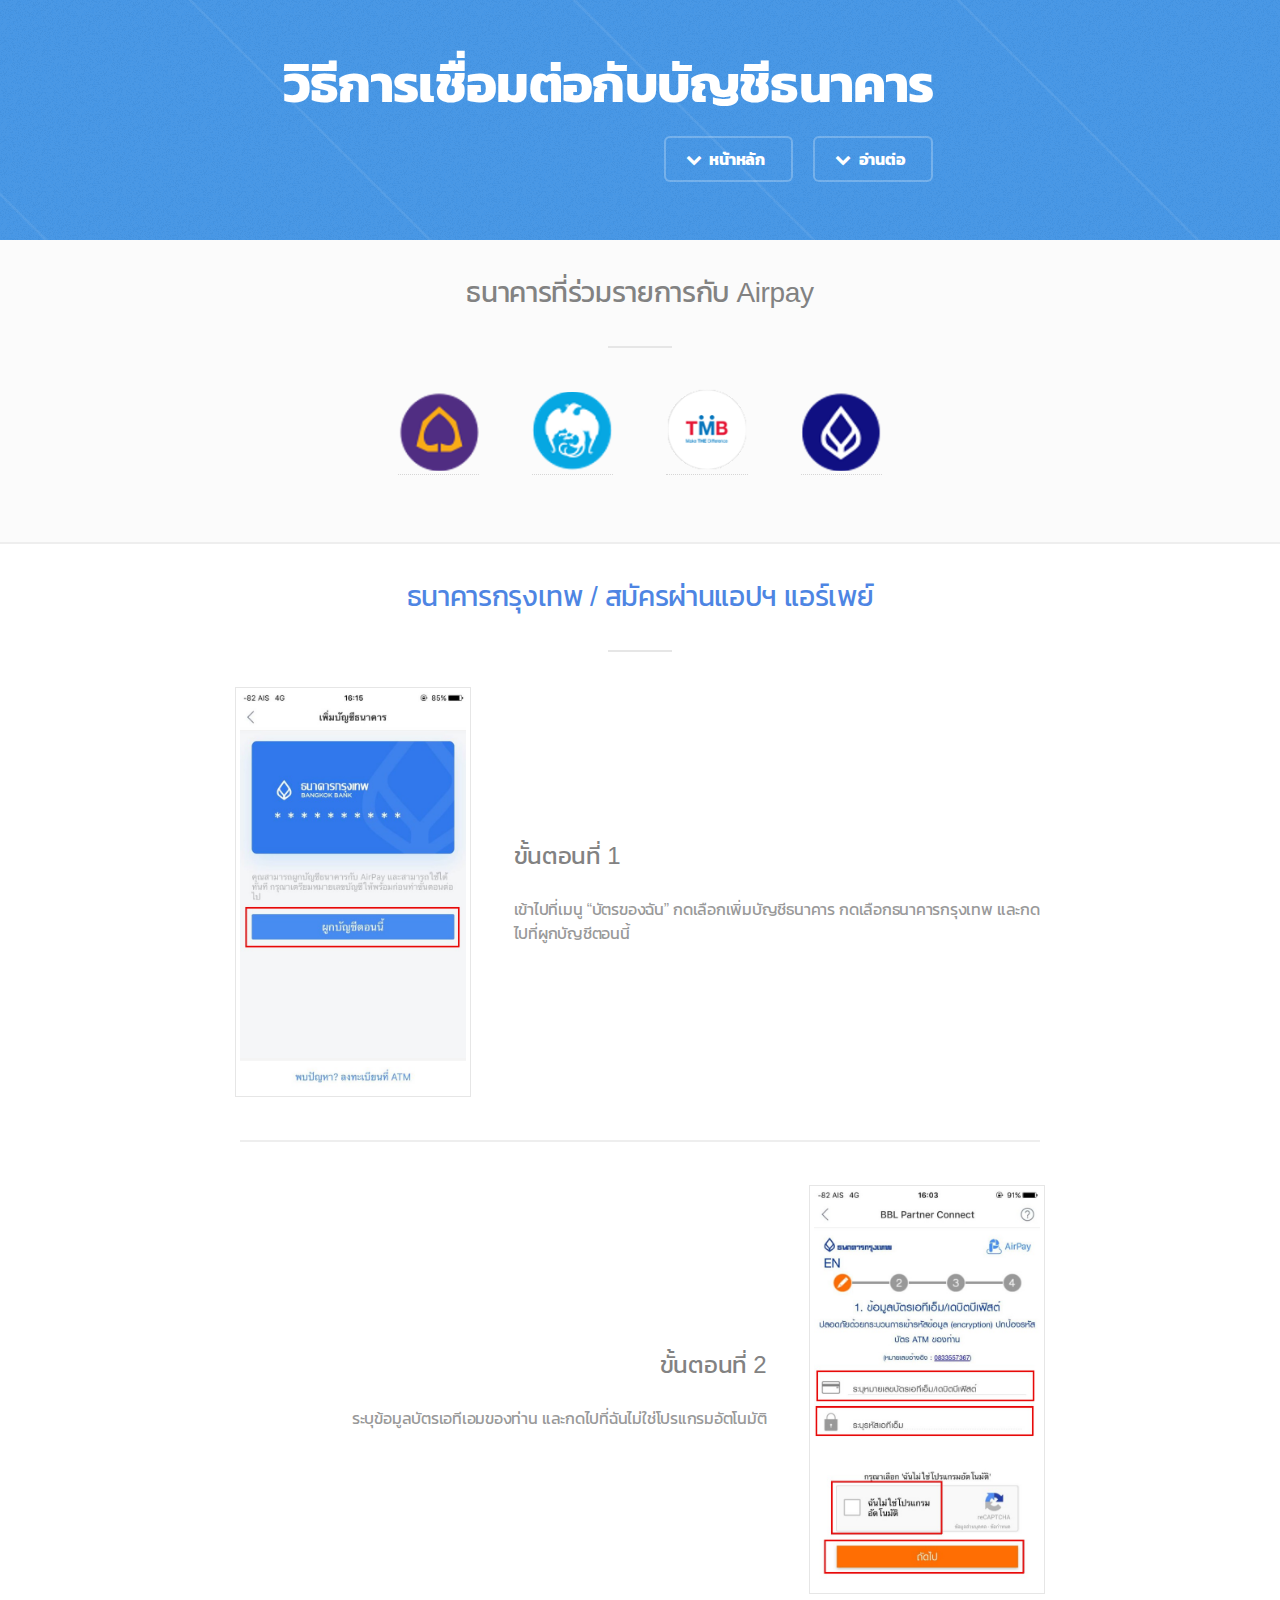
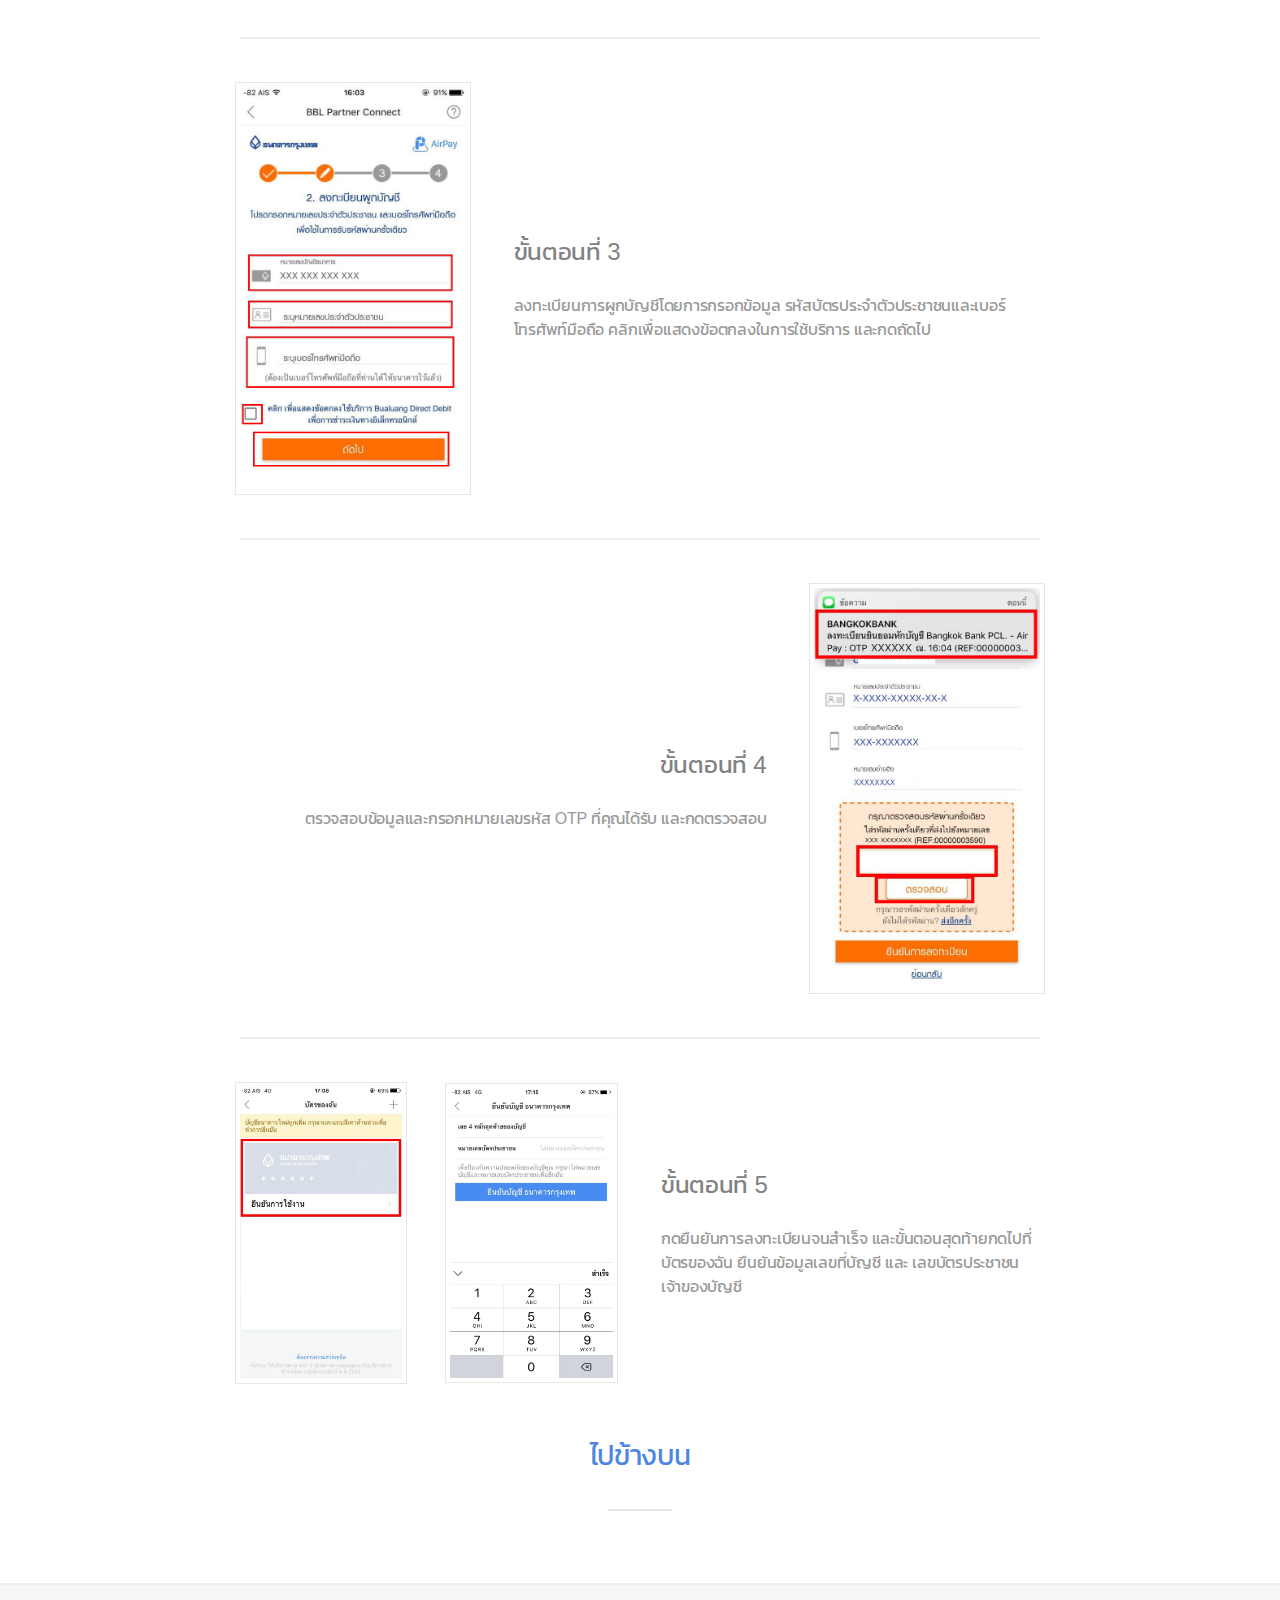
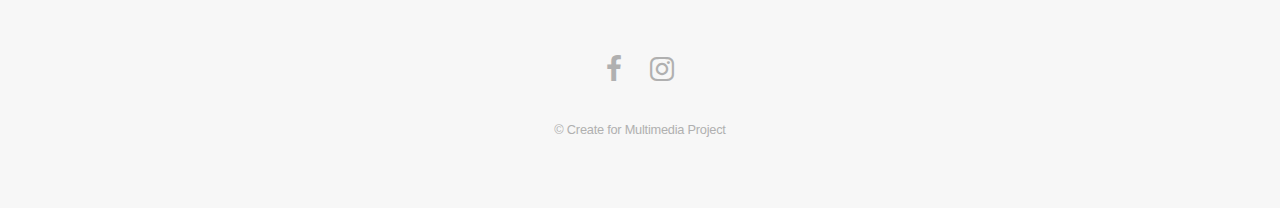
==== commit b10ad501: "Finish!!!!!!!!!!!!!!!!!!!!!!!!!!!!!!!!!!!!!!!" ====
--- a/bkb.html
+++ b/bkb.html
@@ -20,7 +20,7 @@
 		<!-- Header -->
 			<header id="header">
 				<div class="content">
-					<h1><a href="#">สอนการเชื่อมต่อกับบัญชีธนาคาร</a></h1>
+					<h1><a href="#">วิธีการเชื่อมต่อกับบัญชีธนาคาร</a></h1>
 					<ul class="actions">
 						<li><a href="index.html" class="button icon fa-chevron-down scrolly">หน้าหลัก</a></li>
 						<li><a href="#one" class="button icon fa-chevron-down scrolly">อ่านต่อ</a></li>
--- a/assets/css/teach.css
+++ b/assets/css/teach.css
@@ -58,7 +58,32 @@
 	}
 
 /* Grid */
-
+.box_box{
+	width: 60%;
+	margin: 0 auto 2em;
+}
+
+@media screen and(max-width: 720px)
+{
+	.box_box{
+	width: 100%;
+}
+}
+.video-container {
+position: relative;
+padding-bottom: 56.25%;
+padding-top: 30px; height: 0; overflow: hidden;
+}
+ 
+.video-container iframe,
+.video-container object,
+.video-container embed {
+position: absolute;
+top: 0;
+left: 0;
+width: 100%;
+height: 100%;
+}
 	.img{
 		width: 90%;
 		transition: 0.3s all;
@@ -2524,6 +2549,9 @@
 					ul.icons.major li .icon:before {
 						font-size: 1.75rem;
 					}
+				.box_box{
+					width: 100%;
+				}
 
 			}
 
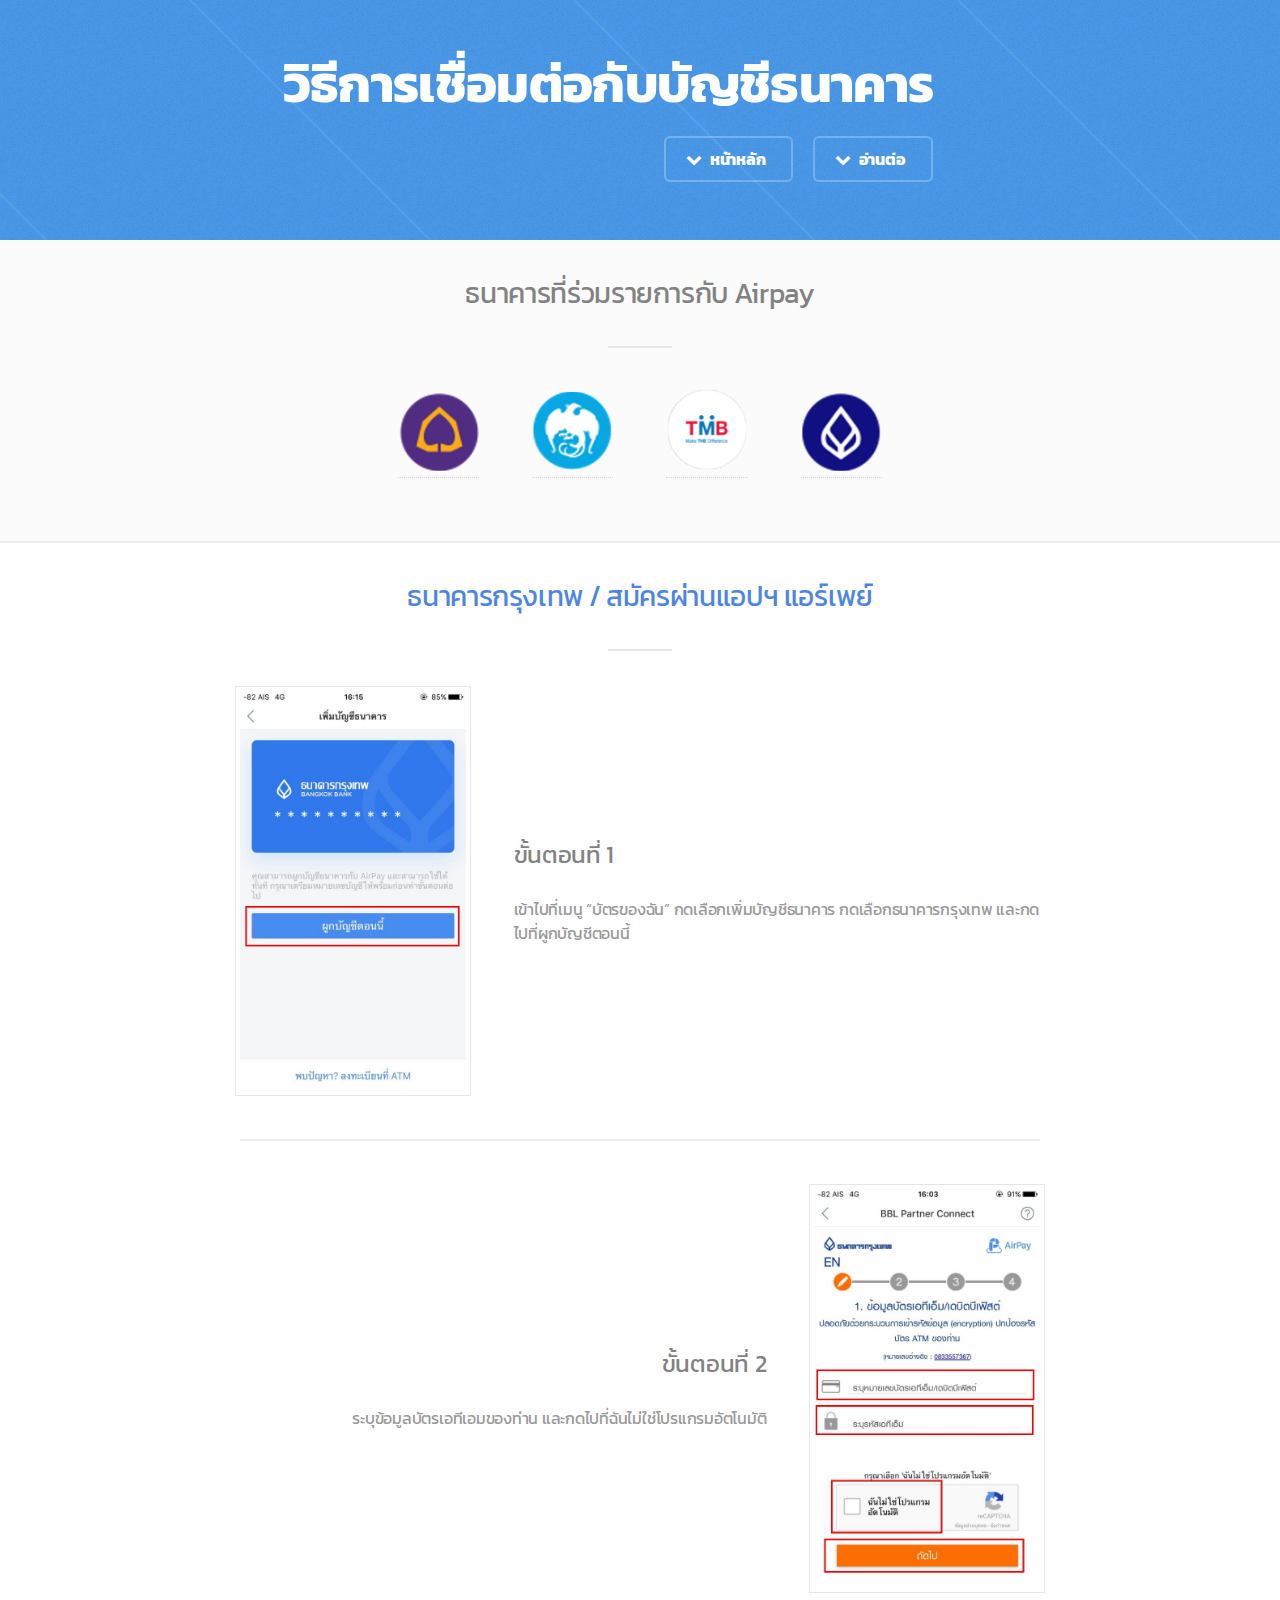
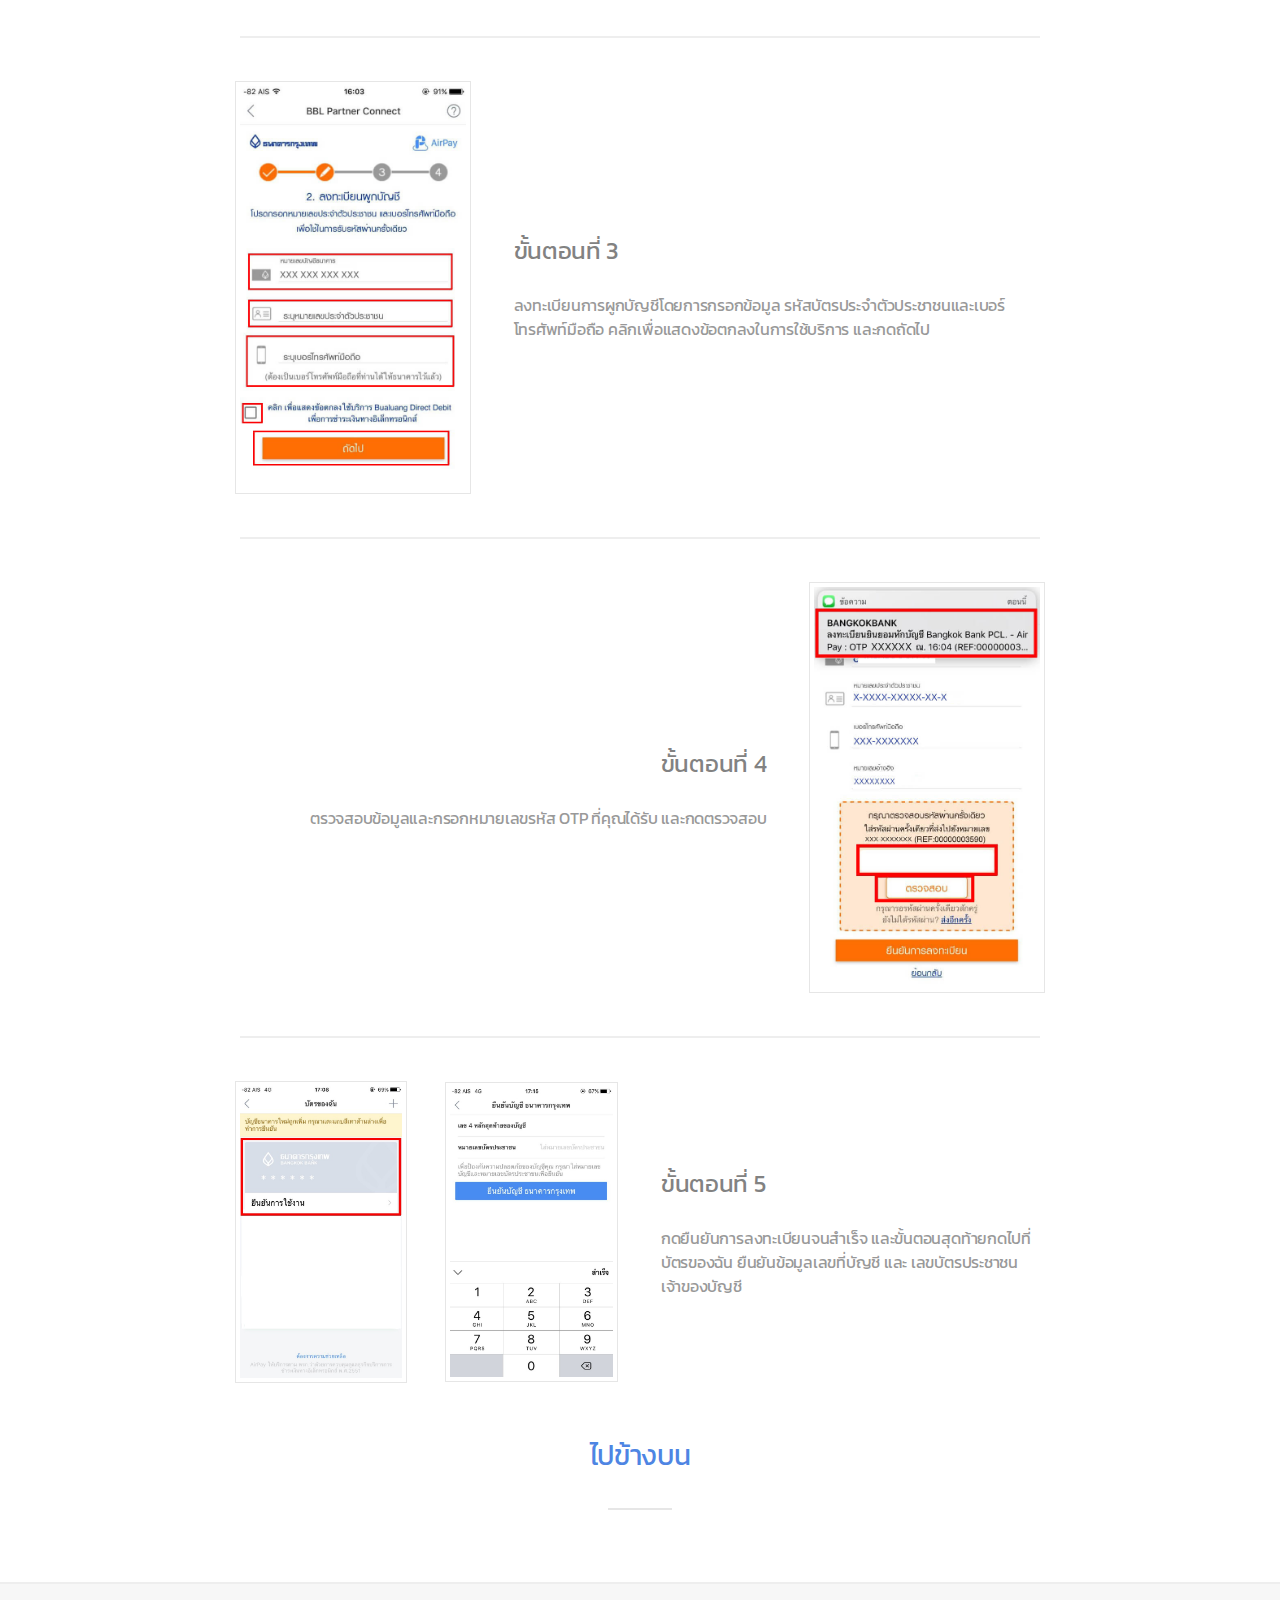
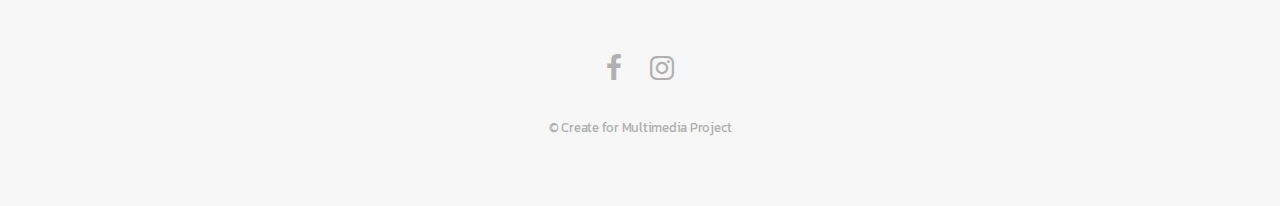
==== commit fd32859a: "font v5" ====
--- a/bkb.html
+++ b/bkb.html
@@ -1,9 +1,4 @@
 <!DOCTYPE HTML>
-<!--
-	Fractal by HTML5 UP
-	html5up.net | @ajlkn
-	Free for personal and commercial use under the CCA 3.0 license (html5up.net/license)
--->
 <html>
 	<head>
 		<title>Airpay Guide</title>
@@ -12,6 +7,7 @@
 		<!--[if lte IE 8]><script src="assets/js/ie/html5shiv.js"></script><![endif]-->
 		<link rel="icon" href="images/logoT.png">
 		<link rel="stylesheet" href="assets/css/teach.css" />
+		<link href="https://fonts.googleapis.com/css?family=Kanit&amp;subset=thai" rel="stylesheet">
 		<!--[if lte IE 8]><link rel="stylesheet" href="assets/css/ie8.css" /><![endif]-->
 		<!--[if lte IE 9]><link rel="stylesheet" href="assets/css/ie9.css" /><![endif]-->
 	</head>
--- a/assets/css/teach.css
+++ b/assets/css/teach.css
@@ -1,5 +1,5 @@
 @import url(font-awesome.min.css);
-@import url('https://fonts.googleapis.com/css?family=Kanit');
+@import url('https://fonts.googleapis.com/css?family=Kanit&subset=thai');
 
 /*
 	Fractal by HTML5 UP
@@ -1707,7 +1707,7 @@
 		}
 
 	body, input, select, textarea {
-		font-family: Arial, Helvetica, sans-serif, Kanit;
+		font-family: "Kanit", Arial, Helvetica, sans-serif;
 		font-weight: normal;
 		line-height: 1.5em;
 		letter-spacing: -0.015em;
